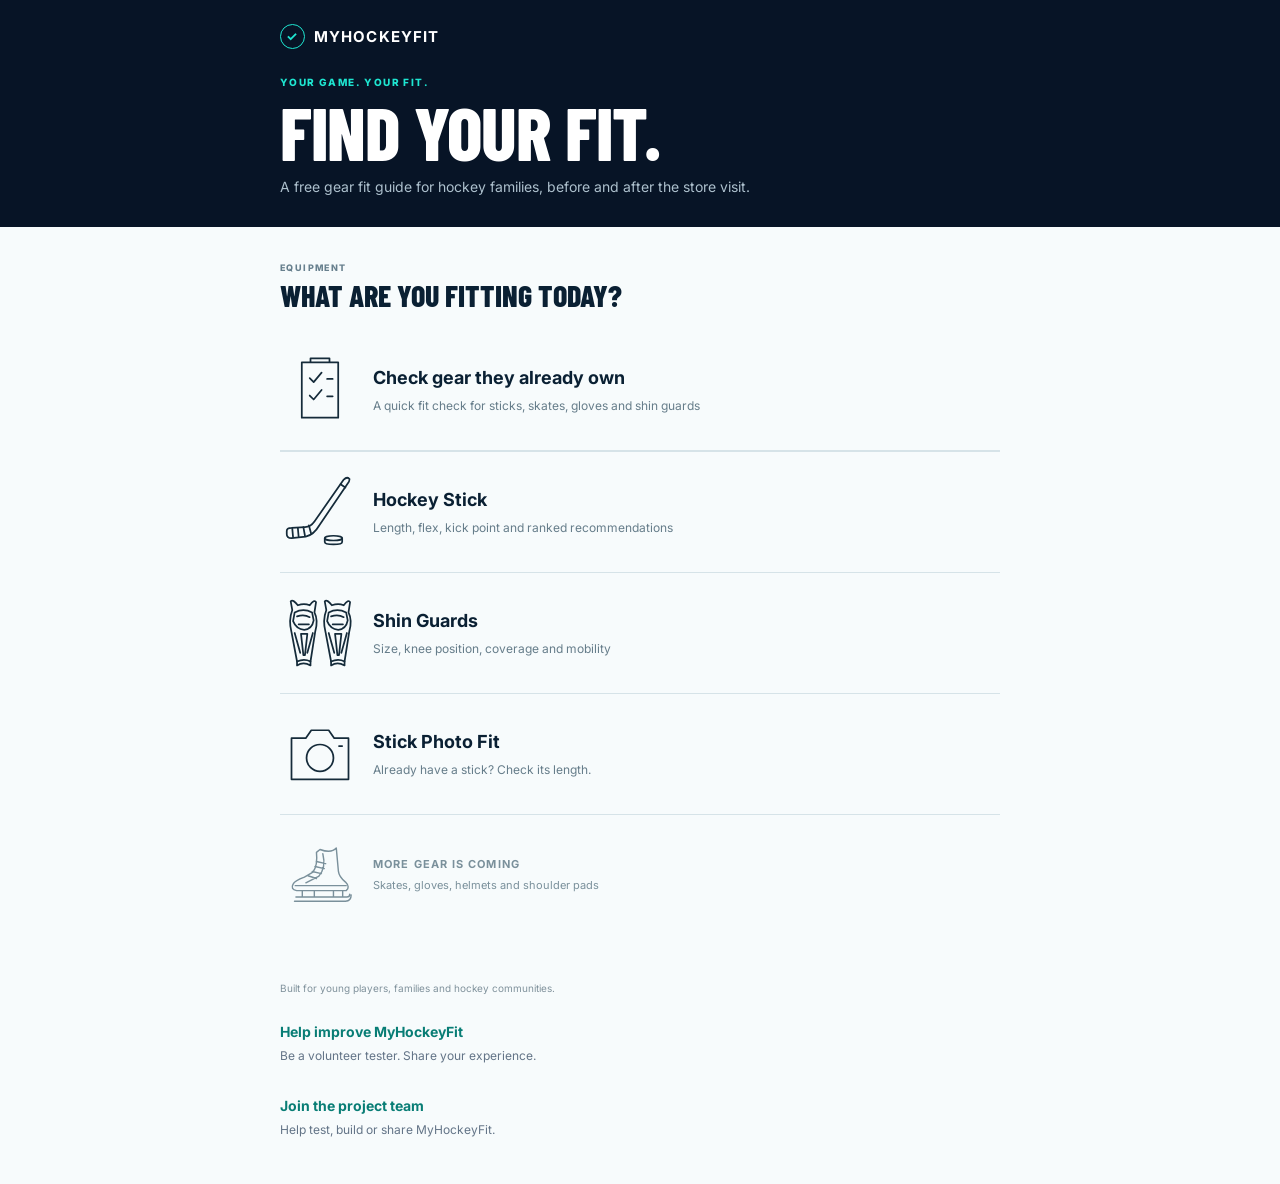
==== index.html @ cb15f914 "Simplify home equipment links and remove arrows" ====
<!doctype html>
<html lang="en">
<head>
  <meta charset="utf-8">
  <meta name="viewport" content="width=device-width, initial-scale=1, viewport-fit=cover">
  <meta name="theme-color" content="#071426">
  <meta name="description" content="MyHockeyFit helps hockey families find stick and shin guard sizes, explore options within budget and check the fit in store.">
  <title>MyHockeyFit | Find your fit</title>
  <link rel="preconnect" href="https://fonts.googleapis.com">
  <link rel="preconnect" href="https://fonts.gstatic.com" crossorigin>
  <link href="https://fonts.googleapis.com/css2?family=Barlow+Condensed:wght@600;700;800&family=Inter:wght@400;500;600;700&display=swap" rel="stylesheet">
  <link rel="stylesheet" href="styles.css?v=20260926-equipment2">
  <link rel="stylesheet" href="shin-fit.css?v=20260923-catalog4">
</head>
<body>
  <section class="equipment-home" id="equipmentHome" aria-labelledby="equipmentHomeTitle">
    <div class="equipment-home-hero">
      <a class="equipment-brand" href="#equipmentHome" aria-label="MyHockeyFit home">
        <span class="equipment-brand-mark" aria-hidden="true">✓</span>
        <span>MYHOCKEYFIT</span>
      </a>
      <div>
        <p>Your game. Your fit.</p>
        <h1 id="equipmentHomeTitle">Find your fit.</h1>
        <span>A free gear fit guide for hockey families, before and after the store visit.</span>
      </div>
    </div>
    <div class="equipment-home-body" id="equipmentChoices">
      <p class="equipment-kicker">Equipment</p>
      <h2>What are you fitting today?</h2>
      <a class="equipment-row" href="/gear-check.html">
        <span class="equipment-icon gear-check-icon" aria-hidden="true"><svg viewBox="0 0 96 96"><path d="M25 13h46v70H25zM36 13v-5h24v5M35 33l5 5 10-12M35 55l5 5 10-12M57 34h7M57 56h7"/></svg></span>
        <span class="equipment-copy"><b>Check gear they already own</b><small>A quick fit check for sticks, skates, gloves and shin guards</small></span>
        <span class="equipment-arrow" aria-hidden="true">→</span>
      </a>
      <div class="equipment-list">
        <button class="equipment-row" type="button" id="openStickFinder">
          <span class="equipment-icon" aria-hidden="true">
            <svg viewBox="0 0 96 96"><path d="M78 7Q82 3 85 6Q86 8 83 12L47 65Q40 77 30 79L12 81Q6 81 6 76V72Q6 68 12 68L29 67Q36 67 41 60Z"/><path d="m13 69 1 11m6-12 1 11m6-12 2 11m5-13 3 11M74 13l6 4"/><ellipse cx="65" cy="81" rx="11" ry="3"/><path d="M54 81v5c0 4 22 4 22 0v-5"/></svg>
          </span>
          <span class="equipment-copy"><b>Hockey Stick</b><small>Length, flex, kick point and ranked recommendations</small></span>
          <span class="equipment-arrow" aria-hidden="true">→</span>
        </button>
        <button class="equipment-row" type="button" id="openShinGuards">
          <span class="equipment-icon" aria-hidden="true">
            <svg viewBox="0 0 96 96"><g id="shin-pad-outline"><path d="M13 19 11 8Q14 5 20 13Q28 10 35 13Q41 5 43 9L41 22Q46 32 42 46L36 84Q28 80 19 84L12 47Q8 32 13 19Z"/><path d="M16 22Q27 16 38 22L40 32Q38 43 28 44Q18 43 14 33Z"/><path d="M19 27Q28 24 35 28M21 37h13M16 48l7 25M39 48l-7 25M24 49h8l-3 27h-2ZM19 84v5q8-5 17 0v-5"/></g><use href="#shin-pad-outline" transform="translate(43 0)"/></svg>
          </span>
          <span class="equipment-copy"><b>Shin Guards</b><small>Size, knee position, coverage and mobility</small></span>
          <span class="equipment-arrow" aria-hidden="true">→</span>
        </button>
      </div>
      <button class="equipment-row" type="button" id="homePhotoFit">
        <span class="equipment-icon" aria-hidden="true"><svg viewBox="0 0 96 96"><path d="M12 28h18l7-10h22l7 10h18v52H12Z"/><circle cx="48" cy="53" r="17"/><path d="M72 38h4"/></svg></span>
        <span class="equipment-copy"><b>Stick Photo Fit</b><small>Already have a stick? Check its length.</small></span>
        <span class="equipment-arrow" aria-hidden="true">→</span>
      </button>
      <div class="equipment-coming">
        <svg viewBox="0 0 96 96" aria-hidden="true"><path d="M48 12Q64 18 71 10L74 43Q75 51 84 58Q91 65 85 70H15Q6 68 10 61Q12 56 26 51L38 44Q45 34 43 16Z"/><path d="M52 18q5 20-6 32L28 59M43 29l13 3M41 36l13 3M37 43l13 3M31 49l12 4M13 63h72M23 71v8m17-8v8m27-8v8m13-8v8M14 79h72q4 0 4-4M12 85h72q8 0 8-9"/></svg>
        <span><b>More gear is coming</b><small>Skates, gloves, helmets and shoulder pads</small></span>
      </div>
    </div>
    <div class="equipment-coming-page" id="shinGuardsComing" hidden>
      <button type="button" class="equipment-back" id="backToEquipment"><span aria-hidden="true">←</span> Equipment</button>
      <span class="coming-page-icon" aria-hidden="true">
        <svg viewBox="0 0 96 96"><g id="coming-shin-pad-outline"><path d="M13 19 11 8Q14 5 20 13Q28 10 35 13Q41 5 43 9L41 22Q46 32 42 46L36 84Q28 80 19 84L12 47Q8 32 13 19Z"/><path d="M16 22Q27 16 38 22L40 32Q38 43 28 44Q18 43 14 33Z"/><path d="M19 27Q28 24 35 28M21 37h13M16 48l7 25M39 48l-7 25M24 49h8l-3 27h-2ZM19 84v5q8-5 17 0v-5"/></g><use href="#coming-shin-pad-outline" transform="translate(43 0)"/></svg>
      </span>
      <p class="equipment-kicker">Coming soon</p>
      <h2>Shin Guard Fit</h2>
      <p>We are building a simple guide for sizing, knee placement, coverage and mobility.</p>
      <button type="button" class="equipment-primary" id="returnToEquipment">Choose another item</button>
    </div>
    <div class="equipment-community"><p>Built for young players, families and hockey communities.</p><a class="volunteer-link" href="/volunteer.html"><b>Help improve MyHockeyFit</b><span>Be a volunteer tester. Share your experience.</span></a><a class="volunteer-link" href="/team.html"><b>Join the project team</b><span>Help test, build or share MyHockeyFit.</span></a></div>
  </section>

  <section id="standalonePhotoFit" class="standalone-photo" aria-labelledby="standalonePhotoTitle" hidden>
    <button type="button" class="equipment-back" id="photoBackHome">← Equipment</button>
    <p class="section-kicker">CHECK YOUR OWN STICK</p>
    <h1 id="standalonePhotoTitle" tabindex="-1">Stick Photo Fit</h1>
    <p>No player profile needed. Choose your footwear, then check standing length.</p>
    <div id="standalonePhotoSlot"></div><p><a class="volunteer-link" href="/volunteer.html">How was Photo Fit? Give feedback →</a></p>
  </section>

  <header class="topbar app-view" hidden>
    <a class="brand" href="#top" aria-label="HockeyFit home">
      <span class="brand-mark" aria-hidden="true"><span></span></span>
      <span>HOCKEY<span>FIT</span></span>
    </a>
    <button class="photo-button" type="button" id="photoButton" aria-describedby="photoHint">
      <svg viewBox="0 0 24 24" aria-hidden="true"><path d="M4 7.5h3l1.4-2h7.2l1.4 2h3a2 2 0 0 1 2 2v8.5a2 2 0 0 1-2 2H4a2 2 0 0 1-2-2V9.5a2 2 0 0 1 2-2Zm8 10a4 4 0 1 0 0-8 4 4 0 0 0 0 8Z"/></svg>
      Photo fit
      <span>Beta</span>
    </button>
    <span class="sr-only" id="photoHint">Check your current stick without completing a player profile.</span>
  </header>

  <main id="top" class="app-view" hidden>
    <section class="hero">
      <div class="hero-copy">
        <p class="eyebrow">Your game. Your fit.</p>
        <h1>Find the stick that <em>fits your game.</em></h1>
        <p>Answer a few questions. Get a personalized length, flex and up to 15 ranked stick picks, built from trusted hockey fitting guidance.</p>
        <div class="trust-row" aria-label="Recommendation features">
          <span><svg viewBox="0 0 24 24" aria-hidden="true"><path d="m9.2 16.6-4.4-4.4 1.7-1.7 2.7 2.7 8.3-8.3 1.7 1.7-10 10Z"/></svg>All brands</span>
          <span><svg viewBox="0 0 24 24" aria-hidden="true"><path d="M12 2 4 5v6c0 5.1 3.4 9.7 8 11 4.6-1.3 8-5.9 8-11V5l-8-3Zm0 4.2a3 3 0 1 1 0 6 3 3 0 0 1 0-6Zm0 11.6a7.2 7.2 0 0 1-4.5-3.1c1.2-1 2.8-1.5 4.5-1.5s3.3.5 4.5 1.5a7.2 7.2 0 0 1-4.5 3.1Z"/></svg>Personal fit</span>
          <span><svg viewBox="0 0 24 24" aria-hidden="true"><path d="M13 2v8h8L11 22v-8H3L13 2Z"/></svg>Instant results</span>
        </div>
      </div>
      <div class="rink-art" aria-hidden="true">
        <svg class="hero-player" viewBox="0 0 520 390" role="presentation">
          <defs>
            <linearGradient id="jerseyGlow" x1="0" y1="0" x2="1" y2="1"><stop stop-color="#1ee6d1"/><stop offset="1" stop-color="#1688bb"/></linearGradient>
            <linearGradient id="iceGlow" x1="0" y1="0" x2="0" y2="1"><stop stop-color="#dffaff" stop-opacity=".26"/><stop offset="1" stop-color="#dffaff" stop-opacity="0"/></linearGradient>
          </defs>
          <path class="hero-ice" d="M25 307C126 270 382 270 496 310L449 366H61Z" fill="url(#iceGlow)"/>
          <ellipse class="hero-shadow" cx="285" cy="332" rx="145" ry="18"/>
          <circle class="hero-head" cx="266" cy="70" r="30"/>
          <path class="hero-helmet" d="M234 68c2-31 53-40 64-8l-3 15-14-17-45 16Z"/>
          <path class="hero-body" d="M221 104c24-15 68-13 92 4l27 97-57 36-75-26 4-82Z"/>
          <path class="hero-stripe" d="m215 157 111 20 7 27-120-21Z"/>
          <path class="hero-arm left" d="M221 115c-18 10-38 35-50 62l29 14 37-51Z"/>
          <path class="hero-arm right" d="M308 115c26 16 46 42 61 67l-25 18-47-58Z"/>
          <path class="hero-glove left" d="m164 174 38 7-5 28-40-9Z"/>
          <path class="hero-glove right" d="m343 181 33-8 11 27-34 12Z"/>
          <path class="hero-leg left" d="m220 211 58 13-34 91-45-3Z"/>
          <path class="hero-leg right" d="m279 225 55-16 36 86-42 14Z"/>
          <path class="hero-skate left" d="m194 304 55 2 17 22-76 1Z"/>
          <path class="hero-skate right" d="m326 296 47-9 27 17-68 17Z"/>
          <path class="hero-stick" d="m379 187 8-2 70 131-8 4Z"/>
          <path class="hero-blade" d="m446 314 11-3 42 12-4 13-48-9Z"/>
          <ellipse class="hero-puck" cx="414" cy="333" rx="21" ry="7"/>
        </svg>
        <div class="stat stat-flex"><small>FLEX</small><strong id="heroFlex">40</strong></div>
        <div class="stat stat-length"><small>LENGTH</small><strong id="heroLength">54<span>″</span></strong></div>
      </div>
    </section>

    <section class="fit-shell" id="fit">
      <div class="fit-header">
        <div>
          <p class="section-kicker">Stick Finder</p>
          <h2>Build your player profile</h2>
        </div>
        <p class="time-pill"><span>●</span> About 60 seconds</p>
      </div>

      <ol class="steps" aria-label="Form progress">
        <li class="active" data-step-dot="1"><span>1</span><b>Player</b></li>
        <li data-step-dot="2"><span>2</span><b>Game</b></li>
        <li data-step-dot="3"><span>3</span><b>Feel</b></li>
        <li data-step-dot="4"><span>4</span><b>Results</b></li>
      </ol>

      <form id="fitForm" novalidate>
        <section class="form-step active" data-step="1">
          <div class="step-heading">
            <span>01</span>
            <div><h3>About the player</h3><p>Size is the starting point for length and flex.</p></div>
          </div>

          <div class="field-grid two">
            <label class="field">
              <span>Age</span>
              <span class="input-wrap"><input id="age" name="age" type="number" inputmode="numeric" min="5" max="75" value="11" required><small>years</small></span>
              <em class="error">Enter an age from 5 to 75.</em>
            </label>
            <label class="field">
              <span>Hockey experience</span>
              <span class="input-wrap"><input id="experience" name="experience" type="number" inputmode="numeric" min="0" max="60" value="4" required><small>years</small></span>
              <em class="error">Enter 0 to 60 years.</em>
            </label>
          </div>

          <fieldset class="measure-card">
            <legend>Weight <span>Both units stay in sync</span></legend>
            <div class="measure-pair">
              <label><span>Kilograms</span><div><input id="weightKg" type="number" inputmode="decimal" min="18" max="180" step="0.1" value="36" required><b>kg</b></div></label>
              <span class="equals">=</span>
              <label><span>Pounds</span><div><input id="weightLb" type="number" inputmode="decimal" min="40" max="400" step="0.1" value="79.4" required><b>lb</b></div></label>
            </div>
            <em class="error" id="weightError">Enter a weight from 18 to 180 kg.</em>
          </fieldset>

          <fieldset class="measure-card">
            <legend>Height <span>Both units stay in sync</span></legend>
            <div class="measure-pair height-pair">
              <label><span>Centimetres</span><div><input id="heightCm" type="number" inputmode="decimal" min="100" max="215" step="0.1" value="157" required><b>cm</b></div></label>
              <span class="equals">=</span>
              <label class="feet-label"><span>Feet & inches</span><div><input id="heightFt" aria-label="Height in feet" type="number" inputmode="numeric" min="3" max="7" value="5"><b>ft</b><input id="heightIn" aria-label="Additional height in inches" type="number" inputmode="decimal" min="0" max="11.9" step="0.1" value="1.8"><b>in</b></div></label>
            </div>
            <em class="error" id="heightError">Enter a height from 100 to 215 cm.</em>
          </fieldset>

          <div class="field-block">
            <span class="field-label">Position</span>
            <div class="option-grid three">
              <label class="choice"><input type="radio" name="position" value="forward" checked><span><i>F</i><b>Forward</b><small>Quick play & release</small></span></label>
              <label class="choice"><input type="radio" name="position" value="defense"><span><i>D</i><b>Defense</b><small>Reach & power</small></span></label>
              <label class="choice disabled"><input type="radio" name="position" value="goalie" disabled><span><i>G</i><b>Goalie</b><small>Coming later</small></span></label>
            </div>
          </div>
        </section>

        <section class="form-step" data-step="2">
          <div class="step-heading">
            <span>02</span>
            <div><h3>What feels right to you?</h3><p>Choose release feel and blade preference separately. Any shot can be taken with different setups.</p></div>
          </div>
          <div class="field-block">
            <span class="field-label">Competition level</span>
            <div class="option-grid two-wide">
              <label class="choice line"><input type="radio" name="level" value="recreational"><span><i>01</i><b>Recreational</b><small>House league, casual play</small></span></label>
              <label class="choice line"><input type="radio" name="level" value="developing"><span><i>02</i><b>Developing</b><small>Regular practices & games</small></span></label>
              <label class="choice line"><input type="radio" name="level" value="competitive" checked><span><i>03</i><b>Competitive</b><small>Rep / travel hockey</small></span></label>
              <label class="choice line"><input type="radio" name="level" value="elite"><span><i>04</i><b>Elite</b><small>AAA, academy, junior+</small></span></label>
            </div>
          </div>
          <fieldset class="field-block" style="border:0;padding:0;min-width:0">
            <legend class="field-label">Choose your shooting feel</legend>
            <p class="shooting-side-help">Choose a feel, or select Not sure.</p>
            <div class="option-grid two-wide">
              <label class="choice line"><input type="radio" name="release" value="unsure" checked><span><i>01</i><b>Not sure</b><small>First stick? Start here</small></span></label>
              <label class="choice line"><input type="radio" name="release" value="quick"><span><i>02</i><b>Short, quick motion</b><small>Compare low kick</small></span></label>
              <label class="choice line"><input type="radio" name="release" value="load"><span><i>03</i><b>Feel the middle bend</b><small>Compare mid kick</small></span></label>
              <label class="choice line"><input type="radio" name="release" value="blend"><span><i>04</i><b>A mix of both</b><small>Compare hybrid kick</small></span></label>
            </div>
          </fieldset>
          <fieldset class="field-block" style="border:0;padding:0;min-width:0">
            <legend class="field-label">Which blade shape would you try?</legend>
            <p class="shooting-side-help">The blade is the bottom part that touches the puck.</p>
            <div class="option-grid two-wide">
              <label class="choice line"><input type="radio" name="blade" value="unsure" checked><span><i>01</i><b>Not sure</b><small>First stick? Start here</small></span></label>
              <label class="choice line"><input type="radio" name="blade" value="allround"><span><i>02</i><b>Pass, handle and shoot</b><small>Compare P29 / P92</small></span></label>
              <label class="choice line"><input type="radio" name="blade" value="toe"><span><i>03</i><b>More curve at the tip</b><small>Compare P28</small></span></label>
              <label class="choice line"><input type="radio" name="blade" value="mid"><span><i>04</i><b>Curve in the middle</b><small>Compare P88</small></span></label>
            </div>
          </fieldset>
          <div class="field-block">
            <span class="field-label">Shooting side</span>
            <div class="segmented">
              <label><input type="radio" name="hand" value="left" aria-describedby="shootingSideHelp" checked><span>Left shot</span></label>
              <label><input type="radio" name="hand" value="right" aria-describedby="shootingSideHelp"><span>Right shot</span></label>
              <label><input type="radio" name="hand" value="unsure" aria-describedby="shootingSideHelp"><span>Not sure</span></label>
            </div>
            <p class="shooting-side-help" id="shootingSideHelp">Left shot: right hand at the top, left hand lower. Right shot: left hand at the top, right hand lower.</p>
          </div>
        </section>

        <section class="form-step" data-step="3">
          <div class="step-heading">
            <span>03</span>
            <div><h3>Choose your feel</h3><p>There is no single perfect flex. Preference matters.</p></div>
          </div>
          <div class="field-block">
            <span class="field-label">Preferred stick feel</span>
            <div class="feel-options">
              <label><input type="radio" name="feel" value="easy"><span><i>↯</i><span><b>Easy to load</b><small>Softer feel, faster release, good for youth</small></span></span></label>
              <label><input type="radio" name="feel" value="balanced" checked><span><i>◆</i><span><b>Balanced</b><small>A starting point to try</small></span></span></label>
              <label><input type="radio" name="feel" value="stiff"><span><i>▲</i><span><b>Firm & powerful</b><small>More resistance for strong shooters</small></span></span></label>
            </div>
          </div>
          <div class="field-block">
            <span class="field-label">Budget per stick <small>CAD, before tax</small></span>
            <div class="segmented budget">
              <label><input type="radio" name="budget" value="150"><span>Under $150</span></label>
              <label><input type="radio" name="budget" value="250" checked><span>Under $250</span></label>
              <label><input type="radio" name="budget" value="350"><span>Under $350</span></label>
              <label><input type="radio" name="budget" value="999"><span>Any price</span></label>
            </div>
          </div>
          <div class="info-card">
            <svg viewBox="0 0 24 24" aria-hidden="true"><path d="M12 2a10 10 0 1 0 0 20 10 10 0 0 0 0-20Zm1 15h-2v-6h2v6Zm0-8h-2V7h2v2Z"/></svg>
            <div><b>Why budget matters</b><p>Higher priced sticks are usually lighter and use more advanced carbon construction. They are not automatically a better fit, especially for a growing player.</p></div>
          </div>
        </section>

        <section class="form-step results-step" data-step="4" aria-live="polite">
          <div class="result-hero">
            <div><p class="section-kicker">Your HockeyFit profile</p><h3 id="resultTitle">Competitive forward · quick-release setup</h3><p id="resultSummary">A balanced setup that is easy to load without giving up stability.</p></div>
            <button type="button" class="edit-button" id="editButton">Edit profile</button>
          </div>
          <div class="fit-metrics">
            <article><small>RECOMMENDED FLEX</small><strong id="resultFlex">40</strong><p id="flexRange">Try 35 to 40</p></article>
            <article><small>SHAFT LENGTH</small><strong id="resultLength">54<span>″</span></strong><p id="lengthMetric">137 cm · on skates</p></article>
            <article><small>STICK CLASS</small><strong id="resultClass">Junior</strong><p id="classDetail">Check 40 flex stock length</p></article>
            <article><small>KICK + CURVE</small><strong id="resultKick">Hybrid</strong><p id="curveDetail">P29 / P92 starting point</p></article>
          </div>
          <div class="fit-note" id="fitNote"></div>

          <div class="rank-head">
            <div><p class="section-kicker">Top 15 matched options</p><h3>Your ranked sticks</h3></div>
            <label class="sort-select">Sort <select id="sortResults"><option value="match">Recommended order</option><option value="price">Price: low to high</option><option value="level">Playing level</option><option value="reviews">Customer rating</option></select></label>
          </div>
          <div id="stickResults" class="stick-results"></div>
          <button type="button" class="show-more-button" id="showMoreButton">Show 5 more <span>↓</span></button>
          <p class="price-note" id="budgetResultsNote" role="status"></p>
          <div class="price-note"><label class="review-filter"><input id="reviewsOnly" type="checkbox"> Only reviews above 4/5</label><p>Recommendations use your answers. Reviews come from the linked stores.</p><details><summary>About ratings and prices</summary><p>Review snapshots collected September 23, 2026. Some pages combine sizes; see each rating’s label. Reviews are not all confirmed purchases and may include promotions. Few reviews mean limited evidence. Missing ratings stay blank.</p><p>Rating sort and filter use the first displayed source: a size specific page before a combined or unclear scope, then source name. Other collected sources remain visible. Sources are never averaged. Rating sort applies to your shortlist; unrated options appear last. The above 4/5 filter excludes unrated options.</p><p>Displayed stick prices were checked on Canadian product pages on September 26, 2026. Models without a verified Canadian price say “Check store” and do not appear under a budget. Sale prices and stock can change. Confirm the exact flex, curve, price and tax in store.</p></details></div>
          <div id="photoFitResultsSlot"><section class="store-fit-card photo-fit-tool" id="photoFitTool" aria-labelledby="storeFitTitle">
            <div class="store-fit-intro">
              <span class="soon-badge beta-badge">Beta</span>
              <p class="section-kicker">One photo fit check</p>
              <h3 id="storeFitTitle">Stand in the guide. Take one photo.</h3>
              <p>Choose your footwear, take a standing photo, then mark three points.</p>
            </div>
            <figure class="photo-pose-demo">
              <img src="stick-photo-demo.webp?v=20260926-youth1" alt="A youth player standing upright in ice hockey skates, holding a vertical stick beside the body with its blade toe (front tip) on the floor. The complete head, skates and stick are visible." width="1024" height="1536" loading="lazy">
              <figcaption>Example stance with skates · AI generated illustration</figcaption>
            </figure>
            <ol class="pose-list">
              <li><span>1</span><div><b>Stand straight.</b><small>Keep your head, footwear and full stick in the photo.</small></div></li>
              <li><span>2</span><div><b>Keep the stick vertical</b><small>Rest the toe (front tip) on the floor. Keep the heel raised.</small></div></li>
              <li><span>3</span><div><b>Mark three points</b><small id="photoMarkerDescription">Tap the nose, chin and stick top to check length.</small></div></li>
            </ol>
            <div class="photo-footwear-step" id="photoFootwearStep"><b>What are you wearing?</b><div class="photo-footwear-answers"><button type="button" data-footwear="skates">Ice skates</button><button type="button" data-footwear="shoes">Regular shoes</button></div><small>Choose one to continue to the photo.</small></div>
            <div class="camera-start-card" id="photoCameraStep" hidden>
              <div><b id="photoReadyTitle">Ready to check the stick?</b><small id="photoReadyHint">Ask someone to hold the phone. Keep your head, footwear and the full stick in view.</small><button type="button" class="photo-footwear-change" id="changePhotoFootwear">Change footwear</button></div>
              <button type="button" class="open-camera-button" id="openFitCamera">Open camera</button>
              <div class="photo-wide-option"><label for="widePhotoInput">Need more room in the frame? <b>Choose a wide photo →</b></label><small>Take a photo in your phone’s Camera app at 0.5× if available, then select it here.</small><input id="widePhotoInput" type="file" accept="image/*" aria-label="Choose a photo taken with your phone camera"></div>
            </div>
            <div class="photo-fit-result" id="photoFitResult" role="status" hidden></div>
            <p class="photo-privacy">Manual check stays on your device. Optional AI check sends the photo to OpenAI. MyHockeyFit does not save photos.</p>
          </section></div>
          <div class="source-box">
            <details>
              <summary>How HockeyFit makes this recommendation</summary>
              <p>HockeyFit begins with the common weight based flex guideline, then adjusts for a player's age, experience, competition level, preferred feel. Length starts in the chin to nose fitting zone while wearing skates, then considers position and puck control preference. Release feel guides kick point comparisons. Blade preference is a separate choice; no shot type determines either one.</p>
              <p>Sources: <a href="https://ca.bauer.com/pages/flex-guide-stick" target="_blank" rel="noopener">Bauer Flex & Measurement Guide</a>, <a href="https://ca.bauer.com/collections/hockey-sticks" target="_blank" rel="noopener">Bauer</a>, <a href="https://ca.ccmhockey.com/en/Sticks/Shop-All-Sticks" target="_blank" rel="noopener">CCM</a>, <a href="https://www.warrior.com/hockey/sticks/" target="_blank" rel="noopener">Warrior</a>, <a href="https://www.true-sports.com/en-ca/" target="_blank" rel="noopener">TRUE</a>, <a href="https://sherwoodhockey.com/collections/hockey-sticks" target="_blank" rel="noopener">Sherwood</a>, and the <a href="https://www.hockeymonkey.com/learn/hockey-stick-sizing-buying-guide" target="_blank" rel="noopener">HockeyMonkey fitting guide</a>.</p>
              <p class="disclaimer">This is a fitting guide, not a guarantee. Before cutting or buying, hold the exact stick in skates and confirm the lie, shaft length and ability to load it with a coach or experienced fitter.</p>
            </details>
          </div>
          <button type="button" class="restart-button" id="restartButton">Start a new fit</button>
        </section>

        <div class="form-actions" id="formActions">
          <button type="button" class="back-button" id="backButton" hidden>Back</button>
          <button type="button" class="next-button" id="nextButton">Continue <span>→</span></button>
        </div>
      </form>
    </section>

    <section class="photo-preview" id="photoFitIntro">
      <div>
        <p class="section-kicker">Available in beta</p>
        <h2>Photo Fit</h2>
        <p>Already have a stick? Take a photo to check its standing length. No player profile needed.</p>
        <button type="button" id="startPhotoFit">Check my stick</button>
      </div>
      <div class="phone-mock" aria-hidden="true">
        <div class="scan-line"></div>
        <svg class="preview-person" viewBox="0 0 160 290">
          <ellipse cx="80" cy="39" rx="16" ry="20"/>
          <path d="M62 69Q80 59 98 69Q106 92 104 123Q103 144 96 158L111 251Q106 260 97 252L80 176L63 252Q54 260 49 251L64 158Q57 144 56 123Q54 92 62 69Z"/>
          <path d="M62 76Q45 91 36 126Q35 139 42 145Q48 145 51 136L64 101M98 76Q115 91 124 126Q125 139 118 145Q112 145 109 136L96 101"/>
          <path d="M64 158Q80 165 96 158"/>
        </svg>
        <div class="fit-zone">CHIN TO NOSE</div>
      </div>
    </section>

    <section class="community-band" aria-labelledby="communityTitle">
      <div>
        <p class="section-kicker">Free community edition</p>
        <h2 id="communityTitle">Built in Kanata for new hockey families.</h2>
        <p>HockeyFit is a free community project by <b>Eric J, a Kanata U12 Rep hockey player</b>. It helps players and parents arrive at the shop with a starting point and better questions to ask.</p>
      </div>
      <div class="community-points">
        <span><b>No account</b><small>Start immediately</small></span>
        <span><b>Private by design</b><small>Your answers stay on this device</small></span>
        <span><b>Always free</b><small>For families and associations</small></span>
      </div>
      <button type="button" class="share-button" id="shareButton">Share HockeyFit <span>↗</span></button>
    </section>
  </main>

  <footer class="app-view" hidden><a class="brand" href="#top"><span class="brand-mark"><span></span></span><span>HOCKEY<span>FIT</span></span></a><p>A free community project created by Eric J.</p><small>Independent guide. Not affiliated with Bauer, CCM, or any hockey association.</small><p><small>We count page visits and AI checks with anonymous daily visitor IDs. We do not store raw IP addresses or photos for site statistics.</small></p><p><a href="/volunteer.html" style="color:#1ee6d1">Help improve MyHockeyFit →</a></p><p><a href="/team.html" style="color:#1ee6d1">Join the project team →</a></p></footer>

  <div class="toast" id="toast" role="status">Check your current stick with Photo Fit.</div>
  <div class="camera-modal" id="cameraModal" role="dialog" aria-modal="true" aria-labelledby="cameraTitle" hidden>
    <div class="camera-topbar"><button type="button" id="closeFitCamera" aria-label="Close camera">×</button><div><b id="cameraTitle">Photo Fit</b><small id="cameraInstruction">Fit the player inside the guide</small></div><span>Private</span></div>
    <div class="camera-stage">
      <video id="fitCameraVideo" playsinline muted></video>
      <canvas id="fitCameraCanvas" aria-label="Captured fit photo" hidden></canvas>
      <div class="fit-camera-overlay" id="fitCameraOverlay" aria-hidden="true">
        <svg class="person-guide-svg" viewBox="0 0 360 640" preserveAspectRatio="xMidYMid meet">
          <g class="player-outline">
            <path d="M139 79C139 35 201 35 201 79L197 101Q192 118 170 120Q148 118 143 101Z"/>
            <path d="M154 118V134L116 146Q104 151 101 173L80 261L73 301Q73 315 84 316Q94 315 96 303L107 266L124 213L124 281Q114 317 124 350L133 446L125 573L112 587Q108 599 116 606H150L158 587L163 454L170 366L178 454L184 587L190 606H224Q232 599 228 587L215 573L207 446L216 350Q226 317 216 281L216 213L233 266L244 303Q246 315 256 316Q267 315 267 301L260 261L239 173Q236 151 224 146L186 134V118"/>
            <path d="M124 281Q170 292 216 281M125 573l29 5M186 578l29-5"/>
          </g>
          <g class="face-levels"><path d="M209 97H307M209 120H307"/><text x="215" y="90">NOSE</text><text x="215" y="137">CHIN</text></g>
          <path class="camera-stick-outline" d="M292 109V567Q292 578 308 584L329 591Q336 594 333 606Q305 603 289 590Q282 582 282 567V109Z"/>
          <path class="camera-ground-line" d="M25 606H337"/>
          <text class="camera-ground-label" id="photoGroundLabel" x="180" y="628" text-anchor="middle">FOOTWEAR AND BLADE TOE ON THE FLOOR</text>
        </svg>
      </div>
      <div class="tap-hint" id="stickTopHint" hidden>Tap the top of the stick</div>
    </div>
    <div id="aiPhotoPanel" class="ai-photo-panel" hidden>
      <label><input type="checkbox" id="aiPhotoConsent"> Send this photo to OpenAI for an AI length check.</label>
      <small>MyHockeyFit does not save photos. OpenAI may retain content under its <a href="https://developers.openai.com/api/docs/guides/your-data" target="_blank" rel="noopener">data policy</a>. For a child, a parent or guardian should approve.</small>
      <button type="button" id="sendAIPhoto" disabled>AI check</button>
      <p id="aiFitMessage" role="status"></p>
    </div>
    <div class="camera-actions">
      <button type="button" id="wideCameraButton" class="wide-camera-button" hidden>0.5× Wide</button>
      <button type="button" class="retake-camera-button" id="retakeFitPhoto" hidden>Retake</button>
      <button type="button" class="capture-camera-button" id="captureFitPhoto" aria-label="Take photo"><span></span></button>
      <button type="button" class="use-result-button" id="finishPhotoFit" hidden>Manual result</button>
    </div>
  </div>
  <script src="review-data.js?v=20260923-reviews1"></script>
  <script src="stick-prices.js?v=20260926-cad1"></script>
  <script src="app.js?v=20260926-cad1"></script>
  <script src="shin-data.js?v=20260923-catalog4"></script>
  <script src="shin-fit.js?v=20260923-catalog4"></script>
</body>
</html>
---- styles.css ----
:root{--navy:#071426;--navy2:#0b1c32;--ice:#edf7fa;--white:#fff;--ink:#0c1c2c;--muted:#637487;--line:#d8e4e9;--cyan:#1ee6d1;--blue:#198dff;--orange:#ff6b35;--shadow:0 24px 70px rgba(3,22,41,.13);--display:"Barlow Condensed",Impact,sans-serif;--body:Inter,system-ui,sans-serif}
*{box-sizing:border-box}html{scroll-behavior:smooth}body{margin:0;background:#f5fafb;color:var(--ink);font-family:var(--body);line-height:1.5}button,input,select{font:inherit}button{cursor:pointer}a{color:inherit}.sr-only{position:absolute;width:1px;height:1px;padding:0;margin:-1px;overflow:hidden;clip:rect(0,0,0,0);white-space:nowrap;border:0}
.topbar{height:70px;padding:0 max(22px,calc((100vw - 1180px)/2));display:flex;align-items:center;justify-content:space-between;background:var(--navy);color:#fff;border-bottom:1px solid rgba(255,255,255,.09);position:relative;z-index:5}.brand{display:inline-flex;align-items:center;gap:10px;text-decoration:none;font-family:var(--display);font-weight:800;font-size:25px;letter-spacing:.5px}.brand>span:last-child>span{color:var(--cyan)}.brand-mark{position:relative;display:inline-block;width:29px;height:29px;border:2px solid var(--cyan);transform:skew(-13deg);border-radius:5px}.brand-mark:after,.brand-mark span{content:"";position:absolute;left:5px;right:5px;height:2px;background:var(--cyan);top:8px;box-shadow:0 6px 0 var(--cyan)}.photo-button{border:1px solid rgba(255,255,255,.15);background:rgba(255,255,255,.06);color:#dcecf4;border-radius:999px;display:flex;align-items:center;gap:8px;padding:8px 11px 8px 13px;font-size:12px;font-weight:700;text-transform:uppercase;letter-spacing:.7px}.photo-button svg{width:16px;fill:var(--cyan)}.photo-button span{font-size:9px;color:var(--navy);background:var(--cyan);padding:2px 6px;border-radius:999px}
.hero{min-height:505px;color:#fff;background:radial-gradient(circle at 78% 35%,#173553 0,transparent 30%),linear-gradient(135deg,#071426 25%,#0a223b 100%);display:grid;grid-template-columns:1.05fr .95fr;align-items:center;overflow:hidden;padding:68px max(28px,calc((100vw - 1180px)/2)) 88px;position:relative}.hero:after{content:"";position:absolute;inset:auto 0 0;height:70px;background:linear-gradient(to bottom right,transparent 49%,#f5fafb 50%)}.hero-copy{max-width:610px;position:relative;z-index:2}.eyebrow,.section-kicker{text-transform:uppercase;letter-spacing:2px;font-weight:800;font-size:11px;color:#1cbcaf;margin:0 0 15px}.eyebrow{color:#a4f9f0;display:flex;align-items:center;gap:9px}.eyebrow span{width:30px;height:2px;background:var(--cyan)}h1{font:800 clamp(52px,7vw,88px)/.87 var(--display);letter-spacing:-1.5px;text-transform:uppercase;margin:0;max-width:720px}h1 em{display:block;color:var(--cyan);font-style:normal}.hero-copy>p:nth-of-type(2){font-size:16px;color:#b4c8d6;max-width:540px;margin:26px 0}.trust-row{display:flex;gap:22px;flex-wrap:wrap}.trust-row span{display:flex;align-items:center;gap:7px;color:#d9e7ef;font-size:12px}.trust-row svg{width:16px;fill:var(--cyan)}
.rink-art{width:min(490px,45vw);height:330px;justify-self:end;position:relative;transform:rotate(-3deg);opacity:.98}.rink-art:before{content:"";position:absolute;inset:0;border-radius:46% 46% 42% 42%/20% 20% 20% 20%;border:1px solid rgba(138,226,241,.28);background:linear-gradient(90deg,transparent 49.7%,rgba(40,153,214,.35) 50%,transparent 50.3%),linear-gradient(rgba(255,255,255,.04),rgba(255,255,255,.01));box-shadow:inset 0 0 50px rgba(67,179,225,.1)}.rink-lines:before,.rink-lines:after{content:"";position:absolute;border:1px solid rgba(235,76,89,.25);border-radius:50%;width:90px;height:90px;top:117px}.rink-lines:before{left:68px}.rink-lines:after{right:68px}.rink-lines{position:absolute;inset:0}.rink-lines:after{box-shadow:-158px 0 0 -44px transparent}.stick-art{position:absolute;width:310px;height:13px;background:linear-gradient(90deg,#e8f2f6,#687888);transform:rotate(-55deg);top:135px;left:70px;border-radius:4px;box-shadow:0 10px 30px #0007}.stick-art:after{content:"";position:absolute;width:74px;height:26px;border-radius:3px 3px 24px 5px;background:linear-gradient(150deg,#18deca,#0e857f);right:-55px;top:-7px;transform:skewX(-26deg)}.stick-art span{position:absolute;inset:2px 30px 2px 20px;background:linear-gradient(90deg,var(--cyan) 0 5%,transparent 5% 70%,var(--orange) 70% 73%,transparent 73%)}.puck{position:absolute;width:55px;height:18px;background:#02090f;border-radius:50%;right:45px;bottom:62px;box-shadow:0 10px 14px #0009}.stat{position:absolute;background:rgba(5,20,35,.82);border:1px solid rgba(255,255,255,.2);backdrop-filter:blur(8px);border-radius:13px;padding:11px 17px;box-shadow:0 10px 30px #0005;transform:rotate(3deg)}.stat small{font-size:8px;letter-spacing:1.5px;color:#a9c0ce;display:block}.stat strong{font:800 28px var(--display);color:#fff}.stat strong span{font-size:15px;color:var(--cyan)}.stat-flex{right:8px;top:35px}.stat-length{left:25px;bottom:30px}
.fit-shell{width:min(1060px,calc(100% - 36px));margin:-34px auto 80px;background:#fff;border:1px solid #e4edf0;border-radius:22px;box-shadow:var(--shadow);position:relative;z-index:3;overflow:hidden}.fit-header{padding:30px 34px 21px;display:flex;align-items:flex-end;justify-content:space-between}.fit-header h2,.photo-preview h2{font:800 32px/1 var(--display);text-transform:uppercase;margin:0}.fit-header .section-kicker{margin-bottom:7px}.time-pill{margin:0;font-size:11px;color:var(--muted);border:1px solid var(--line);padding:8px 12px;border-radius:999px}.time-pill span{color:#16bca9}.steps{list-style:none;margin:0;padding:0 34px;display:grid;grid-template-columns:repeat(4,1fr);border-top:1px solid #edf2f4;border-bottom:1px solid #e3ebee}.steps li{position:relative;display:flex;align-items:center;gap:9px;padding:15px 0;color:#96a5b2;font-size:11px;text-transform:uppercase;letter-spacing:.8px}.steps li:not(:last-child):after{content:"";height:1px;background:#dce7eb;position:absolute;left:52px;right:18px;top:50%}.steps span{width:25px;height:25px;border-radius:50%;display:grid;place-items:center;border:1px solid #cdd9de;background:#fff;position:relative;z-index:1;font-weight:700}.steps li.active{color:var(--ink)}.steps li.active span{border-color:var(--cyan);background:var(--navy);color:var(--cyan);box-shadow:0 0 0 4px #dffbf8}.steps li.done span{background:var(--cyan);border-color:var(--cyan);color:var(--navy)}
.form-step{display:none;padding:35px 34px 5px;animation:fade .32s ease}.form-step.active{display:block}@keyframes fade{from{opacity:0;transform:translateY(7px)}to{opacity:1;transform:none}}.step-heading{display:flex;align-items:flex-start;gap:14px;margin-bottom:30px}.step-heading>span{font:800 39px/.9 var(--display);color:#d4e3e8}.step-heading h3,.rank-head h3,.result-hero h3{font:800 28px/1 var(--display);text-transform:uppercase;margin:0 0 7px}.step-heading p,.result-hero p{margin:0;color:var(--muted);font-size:13px}.field-grid{display:grid;gap:18px}.field-grid.two{grid-template-columns:1fr 1fr}.field>span:first-child,.field-label,.measure-card legend{display:block;font-size:12px;font-weight:700;margin-bottom:8px;color:#26394b}.input-wrap{border:1px solid var(--line);background:#fbfdfe;border-radius:10px;display:flex;align-items:center}.input-wrap:focus-within,.measure-pair label div:focus-within{border-color:#1aaea1;box-shadow:0 0 0 3px #1ee6d119}.input-wrap input{border:0;outline:0;background:transparent;padding:13px;width:100%;font-weight:600}.input-wrap small{padding-right:14px;color:#778897;font-size:11px}.error{display:none;font-size:10px;color:#d83d35;font-style:normal;margin-top:5px}.invalid .error,.measure-card.invalid>.error{display:block}.invalid .input-wrap,.measure-card.invalid .measure-pair label:first-child div{border-color:#d83d35}.measure-card{border:0;padding:0;margin:23px 0}.measure-card legend{width:100%}.measure-card legend span{float:right;font-weight:500;color:#91a0ad;font-size:10px}.measure-pair{display:grid;grid-template-columns:1fr 36px 1fr;align-items:end}.measure-pair label>span{display:block;text-transform:uppercase;letter-spacing:1px;color:#81909e;font-size:9px;margin:0 0 5px 2px}.measure-pair label div{border:1px solid var(--line);background:#fbfdfe;border-radius:10px;display:flex;align-items:center}.measure-pair input{width:100%;min-width:0;border:0;outline:0;background:transparent;padding:13px;font-weight:600}.measure-pair b{font-size:10px;color:#7a8b99;margin-right:13px}.equals{text-align:center;color:#91a0ad;padding-bottom:12px}.feet-label div input{padding-right:3px}.feet-label div b{margin-right:4px}.field-block{margin:25px 0}.field-label small{font-weight:400;color:#8393a0;margin-left:5px}.option-grid{display:grid;gap:10px}.option-grid.three{grid-template-columns:repeat(3,1fr)}.option-grid.two-wide{grid-template-columns:repeat(2,1fr)}.choice input,.shot-grid input,.segmented input,.feel-options input{position:absolute;opacity:0;pointer-events:none}.choice>span{border:1px solid var(--line);border-radius:11px;min-height:86px;display:grid;grid-template-columns:36px 1fr;grid-template-rows:auto auto;column-gap:10px;align-content:center;padding:13px;background:#fbfdfe;transition:.2s}.choice i{grid-row:1/3;align-self:center;width:34px;height:34px;background:#e8f0f3;color:#536a79;display:grid;place-items:center;border-radius:8px;font:800 17px var(--display);font-style:normal}.choice b{font-size:12px}.choice small{font-size:9px;color:#7f8e99}.choice input:checked+span{border-color:#13b6a7;background:#ecfffc;box-shadow:0 0 0 1px #13b6a7}.choice input:checked+span i{background:var(--navy);color:var(--cyan)}.choice.disabled{opacity:.45}.choice.line>span{min-height:72px}.shot-grid{display:grid;grid-template-columns:repeat(4,1fr);gap:10px}.shot-grid label>span{display:flex;flex-direction:column;align-items:center;text-align:center;border:1px solid var(--line);border-radius:11px;padding:14px 8px;background:#fbfdfe;transition:.2s}.shot-grid svg{width:36px;height:36px;fill:none;stroke:#5f7585;stroke-width:2;margin-bottom:6px}.shot-grid b{font-size:11px}.shot-grid small{font-size:8px;color:#83929e}.shot-grid input:checked+span{border-color:#14b7a8;background:#edfffc;box-shadow:0 0 0 1px #14b7a8}.shot-grid input:checked+span svg{stroke:#0c9f92}.segmented{display:grid;grid-template-columns:repeat(3,1fr);background:#edf3f5;border-radius:11px;padding:4px;gap:4px}.segmented label span{display:block;text-align:center;padding:10px;border-radius:8px;color:#687987;font-size:11px;font-weight:600}.segmented input:checked+span{background:#fff;color:#10263a;box-shadow:0 2px 8px #1934491a}.feel-options{display:grid;gap:10px}.feel-options label>span{position:relative;border:1px solid var(--line);background:#fbfdfe;border-radius:12px;padding:14px;display:flex;align-items:center;gap:13px}.feel-options i{font-style:normal;width:38px;height:38px;display:grid;place-items:center;border-radius:9px;background:#eaf2f5;color:#536a79}.feel-options b{display:block;font-size:12px}.feel-options small{display:block;font-size:9px;color:#7f8e99}.feel-options em{font-style:normal;margin-left:auto;background:#dffaf7;color:#078c81;border-radius:99px;padding:4px 8px;text-transform:uppercase;letter-spacing:.5px;font-size:8px;font-weight:800}.feel-options input:checked+span{border-color:#14b7a8;background:#edfffc;box-shadow:0 0 0 1px #14b7a8}.feel-options input:checked+span i{background:var(--navy);color:var(--cyan)}.segmented.budget{grid-template-columns:repeat(4,1fr)}.info-card{display:flex;gap:12px;background:#eff8fa;border-radius:12px;padding:16px;margin:25px 0}.info-card svg{width:20px;min-width:20px;fill:#159c91}.info-card b{font-size:11px}.info-card p{font-size:10px;color:#617481;margin:4px 0 0}.form-actions{display:flex;justify-content:flex-end;gap:10px;padding:26px 34px 34px}.next-button,.back-button,.restart-button,.edit-button{border:0;border-radius:9px;font-weight:700;font-size:11px;padding:13px 18px}.next-button{background:var(--navy);color:#fff;min-width:145px}.next-button span{color:var(--cyan);margin-left:15px}.back-button,.edit-button{background:#edf3f5;color:#486071}.restart-button{display:block;background:var(--navy);color:#fff;margin:25px auto}.results-step{padding:0!important}.results-step+.form-actions{display:none}.result-hero{background:linear-gradient(130deg,#08172a,#0f304d);color:#fff;padding:32px 34px;display:flex;justify-content:space-between;align-items:center}.result-hero .section-kicker{margin-bottom:8px}.result-hero p:last-child{color:#aec2cf}.edit-button{background:rgba(255,255,255,.1);border:1px solid rgba(255,255,255,.18);color:#fff}.fit-metrics{display:grid;grid-template-columns:repeat(4,1fr);border-bottom:1px solid var(--line)}.fit-metrics article{padding:25px 24px;border-right:1px solid var(--line)}.fit-metrics article:last-child{border-right:0}.fit-metrics small{font-size:8px;letter-spacing:1.2px;color:#79909e;font-weight:700}.fit-metrics strong{display:block;font:800 30px/1.1 var(--display);text-transform:uppercase;margin:7px 0 4px}.fit-metrics strong span{color:#16ab9f;font-size:18px}.fit-metrics p{font-size:9px;color:#718390;margin:0}.fit-note{margin:20px 34px;padding:13px 15px;background:#f0faf9;border-left:3px solid #18c8b7;border-radius:0 9px 9px 0;font-size:10px;color:#536a79}.fit-note b{color:#153044}.rank-head{padding:26px 34px 15px;display:flex;justify-content:space-between;align-items:end}.rank-head .section-kicker{margin-bottom:7px}.sort-select{font-size:9px;text-transform:uppercase;letter-spacing:.8px;color:#768996;font-weight:700}.sort-select select{display:block;margin-top:5px;border:1px solid var(--line);border-radius:8px;padding:8px 26px 8px 10px;background:#fff;color:#203849;font-size:10px;text-transform:none;letter-spacing:0}.stick-results{padding:0 34px;display:grid;gap:10px}.stick-card{border:1px solid var(--line);border-radius:13px;overflow:hidden;display:grid;grid-template-columns:58px 1fr auto;background:#fff;position:relative}.stick-rank{background:#eff6f7;display:grid;place-items:center;font:800 26px var(--display);color:#75909f}.stick-card:first-child{border-color:#17bcae;box-shadow:0 6px 22px #0da99a17}.stick-card:first-child .stick-rank{background:var(--navy);color:var(--cyan)}.stick-main{padding:15px 18px}.badges{display:flex;gap:5px;margin-bottom:6px;flex-wrap:wrap}.badge{font-size:7px;text-transform:uppercase;letter-spacing:.7px;font-weight:800;border-radius:999px;padding:3px 6px;background:#eaf2f4;color:#58707d}.badge.best{background:#d8faf6;color:#078c80}.badge.level{background:#e8efff;color:#3168ad}.stick-main h4{font:800 19px/1 var(--display);text-transform:uppercase;margin:0}.stick-main>p{font-size:9px;color:#677c8a;margin:6px 0}.spec-row{display:flex;gap:13px;flex-wrap:wrap}.spec-row span{font-size:8px;color:#708391}.spec-row b{color:#263e4e}.stick-buy{padding:14px 18px;min-width:126px;border-left:1px solid var(--line);display:flex;flex-direction:column;justify-content:center;align-items:flex-end}.stick-buy small{font-size:8px;color:#7a8c98}.stick-buy strong{font:800 21px var(--display)}.stick-buy a{font-size:9px;color:#087d75;font-weight:700;margin-top:5px}.price-note{margin:14px 34px;color:#8795a0;font-size:8px;text-align:center}.source-box{margin:25px 34px}.source-box details{border:1px solid var(--line);border-radius:12px;background:#fbfdfe;padding:0 16px}.source-box summary{cursor:pointer;padding:14px 0;font-weight:700;font-size:11px}.source-box p{font-size:10px;color:#627685}.source-box a{color:#087e75}.source-box .disclaimer{border-top:1px solid var(--line);padding-top:10px}.photo-preview{width:min(1060px,calc(100% - 36px));margin:0 auto 80px;background:linear-gradient(135deg,#071426,#0d2b47);border-radius:22px;color:#fff;padding:46px;display:grid;grid-template-columns:1.15fr .85fr;align-items:center;overflow:hidden}.photo-preview h2{font-size:44px}.photo-preview p:not(.section-kicker){color:#adc1cd;font-size:13px;max-width:560px}.photo-preview button{border:1px solid rgba(255,255,255,.15);background:rgba(255,255,255,.06);color:#8498a7;border-radius:8px;padding:11px 14px;font-size:10px}.phone-mock{width:160px;height:290px;border:6px solid #253f55;border-radius:26px;justify-self:center;background:linear-gradient(#7592a8,#d5e0e5);position:relative;overflow:hidden}.player-shape{position:absolute;width:58px;height:190px;left:50px;bottom:8px;background:linear-gradient(90deg,#21384c,#0c1a28);clip-path:polygon(38% 0,65% 0,74% 17%,65% 29%,80% 52%,70% 100%,50% 100%,47% 61%,35% 100%,17% 100%,27% 50%,14% 31%,29% 16%)}.scan-line{position:absolute;left:10px;right:10px;height:2px;background:var(--cyan);top:90px;box-shadow:0 0 10px var(--cyan)}.fit-zone{position:absolute;top:63px;left:8px;color:#042a32;background:var(--cyan);font-size:6px;font-weight:800;padding:3px 5px}.toast{position:fixed;left:50%;bottom:24px;transform:translate(-50%,30px);background:#10263a;color:#fff;padding:12px 18px;border-radius:99px;font-size:11px;opacity:0;pointer-events:none;transition:.25s;z-index:10;box-shadow:0 10px 30px #0004}.toast.show{opacity:1;transform:translate(-50%,0)}footer{background:#04101e;color:#96abba;text-align:center;padding:35px 20px}footer .brand{color:#fff}footer p{font-size:10px;margin:12px 0 4px}footer small{font-size:8px;color:#60788a}
.store-fit-card{margin:26px 34px;background:linear-gradient(125deg,#071426,#0d2c49);border-radius:16px;padding:25px;color:#fff;display:grid;grid-template-columns:1.05fr 1.25fr;gap:22px;position:relative;overflow:hidden}.store-fit-card:after{content:"";position:absolute;width:190px;height:190px;border:1px solid rgba(30,230,209,.13);border-radius:50%;right:-90px;top:-95px}.store-fit-intro{position:relative}.soon-badge{position:absolute;right:0;top:0;background:var(--cyan);color:#06282d;font-size:7px;text-transform:uppercase;letter-spacing:.8px;font-weight:800;padding:4px 7px;border-radius:99px}.store-fit-intro .section-kicker{margin-bottom:7px}.store-fit-intro h3{font:800 25px/1 var(--display);text-transform:uppercase;margin:0 0 8px}.store-fit-intro>p:last-child{font-size:10px;color:#abc0ce;margin:0;max-width:360px}.pose-list{list-style:none;margin:0;padding:0;display:grid;gap:8px}.pose-list li{display:flex;align-items:center;gap:9px;background:rgba(255,255,255,.055);border:1px solid rgba(255,255,255,.08);border-radius:9px;padding:8px}.pose-list li>span{width:25px;height:25px;border-radius:7px;display:grid;place-items:center;background:rgba(30,230,209,.13);color:var(--cyan);font:800 14px var(--display)}.pose-list b{display:block;font-size:9px}.pose-list small{display:block;color:#91a8b7;font-size:7px;margin-top:1px}.upload-soon{grid-column:1/-1;border:1px dashed rgba(30,230,209,.45);border-radius:9px;background:rgba(30,230,209,.07);color:#c4d9e2;padding:11px;display:flex;align-items:center;justify-content:center;gap:8px;font-size:9px;font-weight:700}.upload-soon svg{width:15px;fill:var(--cyan)}.upload-soon span{font-size:7px;text-transform:uppercase;letter-spacing:.7px;color:var(--cyan);border-left:1px solid rgba(255,255,255,.2);padding-left:8px}.community-band{width:min(1060px,calc(100% - 36px));margin:0 auto 80px;border:1px solid var(--line);border-radius:20px;background:#fff;padding:34px;display:grid;grid-template-columns:1.25fr 1fr auto;align-items:center;gap:30px;box-shadow:0 14px 40px rgba(3,22,41,.07)}.community-band h2{font:800 31px/1 var(--display);text-transform:uppercase;margin:0 0 9px}.community-band>div:first-child>p:last-child{color:#607583;font-size:11px;margin:0;max-width:470px}.community-points{display:grid;gap:8px}.community-points span{display:block;border-left:2px solid var(--cyan);padding-left:10px}.community-points b,.community-points small{display:block}.community-points b{font-size:10px}.community-points small{font-size:8px;color:#7b8d99}.share-button{border:0;border-radius:9px;background:var(--navy);color:#fff;font-size:10px;font-weight:700;padding:12px 15px;white-space:nowrap}.share-button span{color:var(--cyan);margin-left:7px}
@media(max-width:760px){.topbar{height:60px;padding:0 18px}.brand{font-size:21px}.brand-mark{width:25px;height:25px}.photo-button{font-size:0}.photo-button span{font-size:8px}.hero{display:block;min-height:570px;padding:54px 22px 90px}.hero-copy>p:nth-of-type(2){font-size:14px}.trust-row{gap:12px}.rink-art{position:absolute;width:310px;height:205px;right:-35px;bottom:48px;opacity:.8}.stick-art{width:210px;height:9px;top:88px;left:52px}.stick-art:after{width:54px;height:20px;right:-43px}.rink-lines:before,.rink-lines:after{width:55px;height:55px;top:74px}.rink-lines:before{left:44px}.rink-lines:after{right:44px}.stat{padding:7px 11px}.stat strong{font-size:21px}.stat-flex{right:18px}.stat-length{left:12px;bottom:17px}.fit-shell{width:calc(100% - 20px);border-radius:17px;margin-top:-35px}.fit-header{padding:24px 19px 17px}.fit-header h2{font-size:26px}.time-pill{display:none}.steps{padding:0 18px}.steps li{padding:13px 0}.steps li b{display:none}.steps li:not(:last-child):after{left:32px;right:8px}.form-step{padding:27px 19px 2px}.field-grid.two,.option-grid.two-wide{grid-template-columns:1fr}.option-grid.three{grid-template-columns:1fr 1fr}.choice.disabled{display:none}.shot-grid{grid-template-columns:1fr 1fr}.segmented.budget{grid-template-columns:1fr 1fr}.form-actions{padding:22px 19px 28px}.result-hero{padding:25px 20px;display:block}.edit-button{margin-top:15px}.fit-metrics{grid-template-columns:1fr 1fr}.fit-metrics article{padding:19px;border-bottom:1px solid var(--line)}.fit-metrics article:nth-child(2){border-right:0}.fit-note,.rank-head,.price-note,.source-box,.store-fit-card{margin-left:19px;margin-right:19px}.rank-head{padding:23px 0 12px;align-items:flex-start}.rank-head h3{font-size:23px}.stick-results{padding:0 19px}.stick-card{grid-template-columns:42px 1fr}.stick-rank{grid-row:1/3}.stick-main{padding:13px}.stick-buy{grid-column:2;padding:10px 13px;border-left:0;border-top:1px solid var(--line);flex-direction:row;align-items:center;justify-content:space-between}.stick-buy a{margin:0}.store-fit-card{padding:19px;grid-template-columns:1fr;gap:16px}.upload-soon{grid-column:1}.photo-preview{width:calc(100% - 20px);padding:32px 24px;grid-template-columns:1fr;gap:28px}.phone-mock{width:140px;height:250px}.player-shape{left:42px;transform:scale(.86);transform-origin:bottom}.measure-card legend span{display:none}.community-band{width:calc(100% - 20px);grid-template-columns:1fr;padding:25px;gap:21px}.community-band h2{font-size:28px}.share-button{justify-self:start}}
@media(max-width:390px){h1{font-size:48px}.trust-row span:nth-child(2){display:none}.measure-pair{grid-template-columns:1fr 22px 1fr}.measure-pair input{padding:12px 8px}.measure-pair b{margin-right:7px}.option-grid.three{grid-template-columns:1fr 1fr}.fit-metrics strong{font-size:26px}.sort-select{max-width:110px}.sort-select select{max-width:110px}.stick-main h4{font-size:17px}}
@media(prefers-reduced-motion:reduce){html{scroll-behavior:auto}*{animation:none!important;transition:none!important}}
.results-step+.form-actions{display:flex}
.customer-reviews{margin-top:12px;display:grid;gap:4px;font-size:11px;overflow-wrap:anywhere}
.customer-reviews a{color:#087e75;text-underline-offset:3px}
.customer-reviews small{color:#617481;font-size:10px}
.customer-reviews details a,.customer-reviews details small{display:block;margin-top:5px}
.customer-reviews summary{cursor:pointer;color:#617481}
.review-filter{display:flex;align-items:center;justify-content:center;gap:8px;font-size:12px;color:#263e4e;min-height:44px;cursor:pointer}
.review-filter input{width:18px;height:18px;accent-color:#087e75}
.price-note details{font-size:11px;line-height:1.5;text-align:left}
.price-note summary{cursor:pointer;text-align:center;padding:8px}
.show-more-button{display:block;width:calc(100% - 38px);max-width:390px;margin:20px auto 7px;border:1px solid #a9ddd7;border-radius:12px;background:#f0fbf9;color:#087d75;font-size:12px;font-weight:800;padding:14px 20px;box-shadow:0 4px 14px rgba(7,125,117,.08)}.show-more-button span{display:inline-block;margin-left:8px;font-size:15px}.show-more-button small{margin-left:7px;color:#6e8d91;font-size:9px;font-weight:600}.show-more-button:hover{background:#e2f8f4;border-color:#13b6a7}.show-more-button[hidden]{display:none}
.beta-badge{background:#bffbf4}.photo-fit-grid{grid-column:1/-1;display:grid;grid-template-columns:1fr 1fr;gap:14px}.photo-upload-card{background:rgba(255,255,255,.06);border:1px solid rgba(255,255,255,.11);border-radius:12px;padding:15px;min-width:0}.photo-card-head{display:flex;gap:10px;align-items:center;margin-bottom:13px}.photo-card-head>span{width:30px;height:30px;border-radius:8px;display:grid;place-items:center;background:rgba(30,230,209,.13);color:var(--cyan);font:800 14px var(--display)}.photo-card-head b,.photo-card-head small{display:block}.photo-card-head b{font-size:11px}.photo-card-head small{font-size:8px;color:#91a8b7;margin-top:2px}.photo-file-button{display:block;border:1px dashed rgba(30,230,209,.55);border-radius:9px;background:rgba(30,230,209,.08);color:#d8ebf0;text-align:center;padding:12px;font-size:9px;font-weight:800;cursor:pointer}.photo-file-button input{position:absolute;opacity:0;width:1px;height:1px}.photo-canvas-wrap{margin-top:12px}.photo-canvas-wrap canvas,.stance-preview{display:block;width:100%;max-height:430px;object-fit:contain;background:#020a12;border-radius:9px}.photo-canvas-wrap p{font-size:9px;color:#b4c8d3;margin:9px 0}.reset-points-button{border:1px solid rgba(255,255,255,.14);border-radius:7px;background:rgba(255,255,255,.06);color:#b7cad4;padding:7px 10px;font-size:8px}.stance-preview{margin-top:12px}.blade-contact{border:0;padding:0;margin:13px 0 0;display:grid;grid-template-columns:1fr 1fr;gap:7px}.blade-contact legend{font-size:9px;font-weight:700;margin-bottom:8px;color:#c5d7df}.blade-contact label span{display:block;border:1px solid rgba(255,255,255,.13);border-radius:8px;padding:9px;color:#adc1cc;font-size:8px}.blade-contact input{position:absolute;opacity:0}.blade-contact input:checked+span{border-color:var(--cyan);background:rgba(30,230,209,.14);color:#fff}.blade-contact:disabled{opacity:.48}.analyze-fit-button{grid-column:1/-1;justify-self:center;border:0;border-radius:9px;background:var(--cyan);color:#042a32;font-size:10px;font-weight:900;padding:12px 24px}.analyze-fit-button:disabled{opacity:.4}.photo-fit-result{grid-column:1/-1;border-radius:12px;background:#fff;color:#193247;padding:18px}.photo-fit-result.good{border-left:4px solid #16b69f}.photo-fit-result.adjust{border-left:4px solid #f0a736}.photo-fit-result.warning{border-left:4px solid #d96855}.photo-verdict{display:inline-block;border-radius:99px;background:#ddf8f4;color:#087e75;font-size:8px;font-weight:900;text-transform:uppercase;letter-spacing:.7px;padding:4px 8px}.photo-fit-result h4{font:800 18px/1 var(--display);text-transform:uppercase;margin:12px 0 5px}.photo-fit-result p{font-size:9px;margin:0 0 8px;color:#5e7482}.photo-fit-result .flex-limit{border-top:1px solid #dce6ea;padding-top:10px;margin-top:11px}.photo-privacy{grid-column:1/-1;color:#8fa7b5!important;font-size:8px!important;margin:0!important;text-align:center}
@media(max-width:760px){.photo-fit-grid{grid-template-columns:1fr}.blade-contact{grid-template-columns:1fr}.photo-upload-card{padding:13px}.photo-canvas-wrap canvas,.stance-preview{max-height:360px}}
.photo-fit-tool{background:#f5f9fa;color:#10263a;border:1px solid #dbe7ea;box-shadow:0 8px 24px rgba(12,38,58,.06)}.photo-fit-tool:after{border-color:rgba(20,183,168,.12)}.photo-fit-tool .store-fit-intro,.photo-fit-tool .pose-list,.photo-fit-tool .photo-fit-grid,.photo-fit-tool .analyze-fit-button,.photo-fit-tool .photo-fit-result,.photo-fit-tool .photo-privacy{position:relative;z-index:1}.photo-fit-tool .store-fit-intro>p:last-child{color:#627986;font-size:11px;line-height:1.5;max-width:440px}.photo-fit-tool .pose-list li{background:#fff;border-color:#dfe9ec;box-shadow:0 2px 8px rgba(12,38,58,.035)}.photo-fit-tool .pose-list li>span{background:#dcf7f3;color:#078c81}.photo-fit-tool .pose-list b{color:#203849;font-size:10px}.photo-fit-tool .pose-list small{color:#728894;font-size:8px;line-height:1.35}.photo-fit-tool .photo-upload-card{background:#fff;border-color:#dce8eb;box-shadow:0 4px 14px rgba(12,38,58,.04)}.photo-fit-tool .photo-card-head b{color:#203849;font-size:12px}.photo-fit-tool .photo-card-head small{color:#728894;font-size:9px}.photo-fit-tool .photo-file-button{background:#eafaf7;border-color:#8edbd3;color:#087d75;font-size:10px;padding:13px}.photo-fit-tool .photo-canvas-wrap p{color:#526d7a}.photo-fit-tool .reset-points-button{background:#edf3f5;border-color:#d5e1e5;color:#486071}.photo-fit-tool .blade-contact legend{color:#304957}.photo-fit-tool .blade-contact label span{background:#f8fbfc;border-color:#dce7ea;color:#526b78;font-size:9px}.photo-fit-tool .blade-contact input:checked+span{border-color:#13b6a7;background:#eafaf7;color:#153b3d}.photo-fit-tool .photo-privacy{color:#6f858f!important;line-height:1.45}.photo-fit-tool h3,.photo-fit-tool p,.photo-fit-tool small{overflow-wrap:anywhere}
@media(max-width:760px){.photo-fit-tool{padding:18px 15px}.photo-fit-tool .store-fit-intro h3{font-size:24px;max-width:90%}.photo-fit-tool .pose-list{gap:7px}.photo-fit-tool .pose-list li{padding:10px}.photo-fit-tool .photo-fit-grid{gap:11px}.show-more-button{width:calc(100% - 38px)}}
.camera-start-card{grid-column:1/-1;display:grid;grid-template-columns:1fr auto;gap:12px;align-items:center;background:#fff;border:1px solid #dce8eb;border-radius:12px;padding:16px;position:relative;z-index:1}.camera-start-card b,.camera-start-card small{display:block}.camera-start-card b{font-size:12px;color:#203849}.camera-start-card small{font-size:9px;color:#718691;margin-top:3px}.open-camera-button{border:0;border-radius:9px;background:#0b8f86;color:#fff;font-size:10px;font-weight:800;padding:12px 18px}.camera-open{overflow:hidden}.camera-modal{position:fixed;inset:0;z-index:100;background:#020a12;color:#fff;display:grid;grid-template-rows:auto minmax(0,1fr) auto}.camera-modal[hidden]{display:none}.camera-topbar{min-height:62px;padding:max(10px,env(safe-area-inset-top)) 15px 10px;display:grid;grid-template-columns:42px 1fr auto;align-items:center;gap:10px;background:#061524}.camera-topbar button{width:36px;height:36px;border:1px solid rgba(255,255,255,.16);border-radius:50%;background:rgba(255,255,255,.08);color:#fff;font-size:24px}.camera-topbar b,.camera-topbar small{display:block}.camera-topbar b{font:800 18px var(--display);text-transform:uppercase}.camera-topbar small{font-size:9px;color:#9cb2bf;margin-top:2px}.camera-topbar>span{font-size:8px;font-weight:800;text-transform:uppercase;letter-spacing:.8px;color:#06282d;background:var(--cyan);padding:5px 8px;border-radius:99px}.camera-stage{position:relative;overflow:hidden;min-height:0;background:#000}.camera-stage video,.camera-stage canvas{position:absolute;inset:0;width:100%;height:100%;object-fit:cover}.fit-camera-overlay{position:absolute;inset:0;pointer-events:none}.fit-camera-overlay[hidden]{display:none}.head-guide{position:absolute;left:50%;top:7%;width:clamp(58px,18vw,92px);aspect-ratio:.82;border:2px dashed rgba(255,255,255,.8);border-radius:48%;transform:translateX(-50%)}.shoulder-guide{position:absolute;left:50%;top:19%;width:clamp(150px,46vw,250px);height:10%;border:2px dashed rgba(255,255,255,.68);border-bottom:0;border-radius:50% 50% 0 0;transform:translateX(-50%)}.body-guide{position:absolute;left:50%;top:25%;width:clamp(105px,30vw,165px);height:40%;border-left:2px dashed rgba(255,255,255,.68);border-right:2px dashed rgba(255,255,255,.68);transform:translateX(-50%)}.leg-guide{position:absolute;top:63%;width:2px;height:30%;border-left:2px dashed rgba(255,255,255,.68);transform-origin:top}.leg-guide.left{left:47%;transform:rotate(5deg)}.leg-guide.right{left:53%;transform:rotate(-5deg)}.fit-zone-guide{position:absolute;left:18px;right:18px;top:14.5%;height:7%;border-top:2px solid var(--cyan);border-bottom:2px solid var(--cyan);background:rgba(30,230,209,.1);display:flex;justify-content:space-between;align-items:center;padding:0 8px;color:#fff;font-size:7px;font-weight:800;letter-spacing:.5px}.fit-zone-guide b{color:var(--cyan);font-size:8px;letter-spacing:1px}.stick-guide{position:absolute;right:17%;top:17.8%;bottom:6%;border-left:2px dashed rgba(255,193,82,.8)}.stick-guide:after{content:"";position:absolute;width:42px;height:13px;border:2px dashed rgba(255,193,82,.8);left:-2px;bottom:0;border-radius:2px 2px 10px 2px}.stick-guide span{position:absolute;top:-20px;left:-17px;color:#ffd58b;font-size:7px;font-weight:800}.floor-guide{position:absolute;left:14px;right:14px;bottom:5%;border-bottom:2px solid rgba(255,255,255,.75);padding-bottom:4px;text-align:center;font-size:7px;font-weight:800;letter-spacing:1px}.tap-hint{position:absolute;left:50%;top:14px;transform:translateX(-50%);background:rgba(4,20,34,.86);border:1px solid rgba(30,230,209,.5);border-radius:99px;padding:8px 12px;color:#fff;font-size:10px;font-weight:800;white-space:nowrap;pointer-events:none}.camera-actions{min-height:86px;padding:12px 22px max(12px,env(safe-area-inset-bottom));display:grid;grid-template-columns:1fr 70px 1fr;align-items:center;background:#061524}.capture-camera-button{grid-column:2;width:62px;height:62px;border:4px solid #fff;border-radius:50%;background:transparent;padding:5px}.capture-camera-button span{display:block;width:100%;height:100%;border-radius:50%;background:#fff}.retake-camera-button,.use-result-button{border:0;border-radius:9px;font-size:10px;font-weight:800;padding:11px 13px}.retake-camera-button{justify-self:start;background:rgba(255,255,255,.1);color:#fff}.use-result-button{justify-self:end;background:var(--cyan);color:#06282d}.use-result-button:disabled{opacity:.4}.camera-actions button[hidden]{display:block;visibility:hidden}.photo-fit-tool .photo-fit-result{grid-column:1/-1}
@media(max-width:520px){.camera-start-card{grid-template-columns:1fr}.open-camera-button{width:100%;font-size:11px}.camera-modal{grid-template-rows:auto 1fr auto}.camera-topbar{min-height:54px}.photo-fit-tool .pose-list small{font-size:9px}}

/* Refined hockey artwork and camera alignment guide */
.rink-art{width:min(520px,46vw);height:390px;transform:none;filter:drop-shadow(0 28px 28px rgba(0,0,0,.2))}
.rink-art:before{inset:44px 8px 20px;border-radius:42% 42% 18% 18%;background:radial-gradient(circle at 50% 54%,rgba(30,230,209,.12),transparent 48%),linear-gradient(90deg,transparent 49.8%,rgba(30,230,209,.18) 50%,transparent 50.2%);border-color:rgba(170,236,245,.16);box-shadow:inset 0 0 70px rgba(31,181,210,.08)}
.hero-player{position:absolute;inset:0;width:100%;height:100%;overflow:visible}.hero-shadow{fill:#010810;opacity:.55}.hero-head{fill:#d4e3ea}.hero-helmet{fill:#0b1827;stroke:#46f0dc;stroke-width:3}.hero-body{fill:url(#jerseyGlow);stroke:#b8fff7;stroke-opacity:.25;stroke-width:2}.hero-stripe{fill:#071426;opacity:.8}.hero-arm,.hero-leg{fill:#142d43;stroke:#86aabd;stroke-opacity:.25;stroke-width:2}.hero-glove,.hero-skate{fill:#07111e}.hero-stick{fill:#dcebf0}.hero-blade{fill:#1ee6d1}.hero-puck{fill:#01070c}.rink-art .stat{z-index:2;transform:none}.stat-flex{right:6px;top:62px}.stat-length{left:5px;bottom:37px}
.phone-mock{background:radial-gradient(circle at 50% 25%,#b9dce6,#5f8198 64%,#25445a);border-color:#19354b;box-shadow:0 18px 40px rgba(0,0,0,.28)}
.preview-person{position:absolute;inset:8px 0 0;width:100%;height:100%;fill:rgba(6,25,40,.12);stroke:#f2ffff;stroke-width:2.25;stroke-dasharray:5 4;stroke-linecap:round;stroke-linejoin:round;filter:drop-shadow(0 1px 2px rgba(0,0,0,.35))}.phone-mock .fit-zone{left:23px;right:23px;top:57px;text-align:center;border-radius:99px;padding:4px 5px;font-size:5px;letter-spacing:.35px;box-shadow:0 2px 8px rgba(0,0,0,.18)}.player-shape{display:none}
.fit-camera-overlay:before{content:"";position:absolute;inset:0;background:radial-gradient(ellipse at 50% 43%,transparent 0 31%,rgba(0,8,15,.25) 54%,rgba(0,8,15,.52) 100%)}
.person-guide-svg{position:absolute;inset:1.5% 9% 4%;width:82%;height:94.5%;fill:rgba(255,255,255,.025);stroke:rgba(255,255,255,.88);stroke-width:2.4;stroke-dasharray:8 7;stroke-linecap:round;stroke-linejoin:round;filter:drop-shadow(0 0 6px rgba(0,0,0,.5))}.head-guide,.shoulder-guide,.body-guide,.leg-guide{display:none}.fit-zone-guide{top:14.7%;height:7.7%;left:12px;right:12px;border-radius:6px;border-left:1px solid rgba(30,230,209,.35);border-right:1px solid rgba(30,230,209,.35);background:rgba(13,91,87,.2);box-shadow:0 0 20px rgba(30,230,209,.13)}
.stick-guide{right:11%;top:20%;bottom:6%;border-left-width:3px}.stick-guide:after{width:48px;height:15px}.floor-guide{z-index:2}
@media(max-width:760px){.rink-art{width:330px;height:248px;right:-42px;bottom:44px}.stat-flex{right:58px;top:30px}.stat-length{left:10px;bottom:18px}}

.camera-stage canvas{object-fit:contain}
.person-guide-svg{inset:0;width:100%;height:100%;fill:none;stroke:none;filter:drop-shadow(0 1px 2px #000);stroke-dasharray:none}
.person-guide-svg .player-outline{stroke:#fff;stroke-width:2;stroke-dasharray:7 6;fill:none}
.person-guide-svg .face-levels{stroke:#1ee6d1;stroke-width:1.5}
.person-guide-svg text{stroke:none;fill:#fff;font:700 10px Arial,sans-serif;letter-spacing:.4px}
.person-guide-svg .face-levels text{fill:#1ee6d1}
.person-guide-svg .camera-stick-outline{stroke:#ffd58b;stroke-width:2;stroke-dasharray:6 5}
.person-guide-svg .camera-ground-line{stroke:#fff;stroke-width:1.5}
.person-guide-svg .camera-ground-label{font-size:8px}
.camera-topbar small{font-size:11px;line-height:1.4}
.tap-hint{max-width:calc(100% - 24px);white-space:normal;text-align:center}
.shooting-side-help{margin:9px 2px 0;color:#617481;font-size:12px;line-height:1.6}
/* Recognizable equipment illustrations, without enclosing cards. */
/* Equipment home */
.equipment-home{min-height:100svh;background:#f7fbfc;color:#0a2033;display:flex;flex-direction:column}.equipment-home[hidden],.app-view[hidden]{display:none!important}.equipment-home-hero{min-height:310px;padding:30px max(24px,calc((100% - 720px)/2));background:#071426;color:#fff;display:flex;flex-direction:column;justify-content:space-between}.equipment-brand{display:flex;align-items:center;gap:9px;color:#fff;text-decoration:none;font:700 15px/1 var(--body);letter-spacing:1.1px}.equipment-brand-mark{width:25px;height:25px;border:1px solid var(--cyan);border-radius:50%;display:grid;place-items:center;color:var(--cyan);font-size:13px}.equipment-home-hero p{margin:0 0 8px;color:var(--cyan);font-size:10px;font-weight:800;letter-spacing:1.4px;text-transform:uppercase}.equipment-home-hero h1{margin:0 0 10px;font:800 clamp(48px,8vw,74px)/.92 var(--display);letter-spacing:-1px;text-transform:uppercase}.equipment-home-hero>div>span{display:block;color:#adc0cd;font-size:14px}.equipment-home-body,.equipment-coming-page{width:min(720px,calc(100% - 48px));margin:0 auto;padding:34px 0 12px}.equipment-kicker{margin:0 0 5px;color:#68808e;font-size:9px;font-weight:800;letter-spacing:1.4px;text-transform:uppercase}.equipment-home-body h2,.equipment-coming-page h2{margin:0 0 20px;font:800 30px/1 var(--display);text-transform:uppercase}.equipment-list{border-top:1px solid #d6e3e8}.equipment-row{width:100%;min-height:104px;border:0;border-bottom:1px solid #d6e3e8;background:transparent;color:#0a2033;display:grid;grid-template-columns:54px 1fr 34px;align-items:center;gap:15px;padding:18px 2px;text-align:left}.equipment-icon{width:54px;height:54px;display:grid;place-items:center;color:#079e91}.equipment-icon svg,.equipment-coming svg,.coming-page-icon svg{width:42px;height:42px;fill:none;stroke:currentColor;stroke-width:2;stroke-linecap:round;stroke-linejoin:round}.equipment-copy b,.equipment-copy small{display:block}.equipment-copy b{font-size:18px;margin-bottom:6px}.equipment-copy small{max-width:420px;color:#667d8a;font-size:12px;line-height:1.45}.equipment-arrow{color:#079e91;font-size:24px;transition:transform .18s}.equipment-row:hover .equipment-arrow,.equipment-row:focus-visible .equipment-arrow{transform:translateX(4px)}.equipment-coming{display:grid;grid-template-columns:54px 1fr;align-items:center;gap:15px;padding:26px 2px;color:#7a909b}.equipment-coming>svg{justify-self:center;width:34px;height:34px}.equipment-coming b,.equipment-coming small{display:block}.equipment-coming b{margin-bottom:5px;font-size:11px;letter-spacing:1.1px;text-transform:uppercase}.equipment-coming small{font-size:11px}.equipment-community{width:min(720px,calc(100% - 48px));margin:auto auto 0;padding:24px 0 30px;color:#80929c;font-size:10px}.equipment-coming-page{flex:1;padding-top:34px}.equipment-back{border:0;background:transparent;color:#078c81;font-size:12px;font-weight:700;padding:8px 0;margin-bottom:44px}.coming-page-icon{display:block;color:#079e91;margin-bottom:22px}.coming-page-icon svg{width:60px;height:60px}.equipment-coming-page>p:not(.equipment-kicker){max-width:500px;color:#637b89;font-size:13px;line-height:1.6;margin:0 0 28px}.equipment-primary{border:0;border-radius:9px;background:#0b8f86;color:#fff;font-size:11px;font-weight:800;padding:13px 18px}
@media(max-width:520px){.equipment-home-hero{min-height:280px;padding:26px 24px}.equipment-home-body,.equipment-coming-page,.equipment-community{width:calc(100% - 40px)}.equipment-home-body{padding-top:28px}.equipment-home-body h2,.equipment-coming-page h2{font-size:27px}.equipment-row{grid-template-columns:48px 1fr 26px;gap:12px;padding:15px 0}.equipment-icon{width:48px;height:48px}.equipment-icon svg{width:36px;height:36px}.equipment-copy b{font-size:16px}.equipment-copy small{font-size:11px}.equipment-coming{grid-template-columns:48px 1fr;gap:12px}}
.equipment-row{grid-template-columns:76px minmax(0,1fr) 26px}
.equipment-icon{width:76px;height:84px;color:#152b3a}
.equipment-icon svg{width:76px;height:76px;stroke-width:2.2}
.equipment-coming{grid-template-columns:76px minmax(0,1fr)}
.equipment-coming>svg{width:68px;height:68px}
.coming-page-icon{color:#152b3a}
.coming-page-icon svg{width:96px;height:96px}
@media(max-width:520px){.equipment-row,.equipment-coming{grid-template-columns:64px minmax(0,1fr) 22px;gap:12px}.equipment-coming{grid-template-columns:64px minmax(0,1fr)}.equipment-icon{width:64px;height:76px}.equipment-icon svg{width:64px;height:64px}.equipment-coming>svg{width:58px;height:58px}}
/* Independent release and blade preferences */
#releasePreference,#bladePreference{display:block;width:100%;min-width:0;max-width:100%;min-height:48px;padding:12px 8px;border:1px solid var(--line);border-radius:8px;background:white;color:var(--ink);font-size:16px}
.standalone-photo{width:min(1060px,calc(100% - 36px));margin:24px auto 48px}
.standalone-photo h1{font-family:'Barlow Condensed',sans-serif;font-size:clamp(32px,6vw,48px);text-transform:uppercase;color:var(--ink);margin:10px 0}
.standalone-photo>p{color:var(--muted)}
.standalone-photo .store-fit-card{margin:24px 0}
@media(max-width:760px){.standalone-photo{width:calc(100% - 20px)}}
.camera-modal:has(#aiPhotoPanel:not([hidden])){grid-template-rows:auto minmax(0,1fr) auto auto}
.ai-photo-panel{padding:10px 18px;background:#061524;color:#fff;font-size:12px}
.ai-photo-panel label{display:flex;align-items:flex-start;gap:8px}
.ai-photo-panel small{display:block;font-size:10px;line-height:1.5;color:#c4d6de;margin:6px 0}
.ai-photo-panel a{color:var(--cyan)}
.ai-photo-panel button{background:var(--cyan);color:var(--navy);padding:10px 20px;border:0;border-radius:8px;font-weight:700}
.ai-photo-panel button:disabled{opacity:.5}
.ai-photo-panel p{margin:5px 0 0;font-size:11px}
.photo-pose-demo{grid-column:1/-1;margin:8px 0 4px;position:relative;z-index:1;text-align:center}
.photo-pose-demo img{display:block;width:min(100%,320px);height:auto;margin:auto;border-radius:14px}
.photo-pose-demo figcaption{font-size:10px;color:#c4d6de;margin-top:8px}

/* The page heading receives focus for screen reader navigation, not interaction. */
#standalonePhotoTitle:focus{outline:none}

.photo-check-issues{padding-left:20px;margin:14px 0}.photo-check-issues li{margin:12px 0}.photo-check-issues b,.photo-check-issues span{display:block}.photo-check-issues span{margin-top:3px;font-size:13px}.photo-retry-button{background:#082035;color:#fff;border:0;border-radius:8px;padding:12px 18px;font-weight:700}

.volunteer-link{display:block;color:#087d75;font-size:14px;text-decoration:none;padding:15px 0}.volunteer-link span{display:block;color:#637487;font-size:12px;margin-top:5px}.volunteer-link:hover{text-decoration:underline}

/* Show the complete camera frame, including edges that previously cropped the player. */
.camera-stage video,.camera-stage canvas{object-fit:contain}
.camera-actions{position:relative}.wide-camera-button{position:absolute;left:20px;top:50%;transform:translateY(-50%);border:1px solid rgba(255,255,255,.48);background:#102a3c;color:#fff;border-radius:99px;padding:9px 12px;font-size:11px;font-weight:800}.wide-camera-button:disabled{opacity:.6}
.photo-footwear-step{grid-column:1/-1;border-top:1px solid #dce8eb;padding:16px 0;color:#152d3e}.photo-footwear-step>b,.photo-footwear-step>small{display:block}.photo-footwear-step>small{color:#63808b;font-size:11px;margin-top:8px}.photo-footwear-answers{display:flex;gap:10px;margin-top:10px}.photo-footwear-answers button{border:1px solid #c9dfe2;border-radius:10px;background:#fff;color:#073843;padding:12px 16px;font-weight:800;font-size:13px;flex:1}.photo-footwear-answers button:hover,.photo-footwear-answers button:focus-visible{border-color:#00aaa0;background:#eafbf9}.photo-footwear-change{border:0;background:none;color:#007d79;text-decoration:underline;padding:6px 0 0;font-size:11px;font-weight:700}.photo-footwear-step[hidden],.camera-start-card[hidden]{display:none}
.photo-wide-option{grid-column:1/-1;border-top:1px solid rgba(255,255,255,.18);padding-top:14px}
.photo-wide-option label{display:block;cursor:pointer;font-size:12px;color:#fff}
.photo-wide-option label b{color:#1ee6d1}
.photo-wide-option small{display:block;font-size:10px;color:#b8ced9;margin-top:5px;line-height:1.5}
.photo-wide-option input{display:block;margin-top:10px;max-width:100%;font-size:11px;color:#e6f3f5}

/* The home heading follows the logo without a forced empty hero area. */
.equipment-home-hero{min-height:0;justify-content:flex-start;gap:26px;padding-top:24px;padding-bottom:30px}
@media(max-width:520px){.equipment-home-hero{min-height:0;gap:24px;padding:22px 24px 28px}}

/* Keep each equipment choice readable as a simple icon and text row. */
.equipment-home-body .equipment-row{grid-template-columns:76px minmax(0,1fr);text-decoration:none}
.equipment-home-body .equipment-row .equipment-arrow{display:none}
.equipment-home-body .equipment-row .equipment-copy,.equipment-home-body .equipment-row .equipment-copy *{text-decoration:none}
@media(max-width:520px){.equipment-home-body .equipment-row{grid-template-columns:64px minmax(0,1fr)}}
---- shin-fit.css ----
#shinGuardsComing{width:min(1060px,calc(100% - 36px))}
@media(max-width:760px){#shinGuardsComing{width:calc(100% - 20px)}}
.shin-fit{padding:24px 0 40px;width:100%;max-width:1060px;margin:auto}
.sg-step-content:has(.sg-results){padding:0}
.sg-results .result-hero h2{font:800 28px/1 var(--display);margin:0 0 7px;text-transform:uppercase}
.sg-results .result-hero p{font-size:13px;margin:0;color:#aec2cf}
.sg-results .result-hero .section-kicker,.sg-results .rank-head .section-kicker{color:#08bbae;font-size:10px;margin:0 0 7px}
.sg-results .fit-metrics strong{margin:7px 0 4px;color:var(--ink);font:800 30px/1.1 var(--display)}
.sg-results .fit-metrics p{font-size:9px;margin:0;color:#718390}
.sg-results .rank-head h3{font:800 28px/1 var(--display);margin:0 0 7px;text-transform:uppercase}
.sg-results .stick-main>p{font-size:9px;color:#677c8a;margin:6px 0}
.sg-results .stick-main{min-width:0}
.sg-results .stick-main h4{overflow-wrap:anywhere}
.sg-results .stick-buy a{color:#087d75}
.sg-results .source-box p{font-size:10px;color:#627685}
.sg-more{margin:16px 34px}
.sg-empty{font-size:13px!important}
.sg-step-content:has(.sg-results)>.sg-error:empty{display:none}
@media(max-width:760px){.sg-results .rank-head h3{font-size:23px}.sg-more{margin:16px 19px}.sg-results .fit-metrics strong{font-size:26px}}
.sg-shell{background:#fff;border:1px solid var(--line);border-radius:17px;overflow:hidden}
.sg-steps{grid-template-columns:repeat(5,minmax(0,1fr))}
.sg-step-content{padding:24px 34px 0}
.sg-step-content>h2{font:800 28px/1.1 var(--display);text-transform:uppercase}
.sg-shell .fit-header h2{margin:0}
.sg-shell .section-kicker{color:#08bbae;font-size:10px}
.shin-fit [hidden]{display:none!important}
.shin-fit h2{font-size:32px;line-height:1.1;margin:14px 0}
.shin-fit h3{font:700 19px var(--body);margin:22px 0 12px}
.shin-fit p,.shin-fit li{font-size:14px;line-height:1.6;color:#526b7a}
.shin-fit .sg-progress{font-size:12px;color:#087e75;font-weight:700;margin:0 0 10px}
.shin-fit progress{width:100%;height:5px;accent-color:#098c80}
.sg-options{display:grid;gap:10px;margin:20px 0;padding:0;border:0;min-width:0}
.sg-options legend{font-weight:700;font-size:15px;margin-bottom:10px}
.sg-options label{position:relative;cursor:pointer;min-width:0}
.sg-options .choice b{font-size:13px}
.sg-options .choice small{font-size:11px}
.sg-options input:focus-visible+span{outline:3px solid #099d91;outline-offset:3px}
.sg-field{display:block;margin:18px 0;font-size:14px;font-weight:700}
.sg-field input,.sg-field select,.sg-sort{display:block;width:100%;min-width:0;min-height:48px;background:#fff;border:1px solid #aec6cf;border-radius:8px;padding:10px;margin-top:8px;font-size:16px;color:#193348}
.sg-units{display:grid;grid-template-columns:1fr 1fr;gap:16px}
.sg-actions{display:flex;justify-content:space-between;gap:12px;margin-top:28px;flex-wrap:wrap}
.sg-actions button,.sg-action{padding:14px 20px;border:0;border-radius:8px;background:#102b40;color:#fff;font-weight:700;cursor:pointer;min-height:48px}
.sg-actions button:disabled{opacity:.4;cursor:default}
.sg-actions .sg-back{background:#e7eff2;color:#26465a}
.sg-error{color:#a52727!important;min-height:20px}
.sg-illustration{display:block;width:100%;height:auto;margin:20px 0;background:#fff}
.sg-size{font-size:38px;font-weight:800;color:#087e75;margin:20px 0}
.sg-product{border-bottom:1px solid #cedde2;padding:18px 0}
.sg-product h3{margin:0 0 10px;font-size:17px;line-height:1.4}
.sg-product a,.shin-fit a{color:#087e75;text-underline-offset:3px}
.sg-product p{margin:6px 0;font-size:13px}
.sg-price{font-size:22px;font-weight:800;color:#183449}
.sg-notice{border-left:3px solid #079e91;padding:8px 16px;background:#edf8f6}
.sg-photos{display:grid;gap:20px;grid-template-columns:1fr 1fr}
.sg-photos img{width:100%;max-height:260px;object-fit:contain;margin-top:12px}
.sg-photos input{max-width:100%;font-size:12px}
.sg-delete{border:0;color:#a52727;background:none;padding:10px 0;cursor:pointer}
.sg-camera-open{overflow:hidden}
.sg-ar-open{overflow:hidden}
.sg-ar{position:fixed;inset:0;z-index:10000;color:white;background:#071a29;display:flex;flex-direction:column;font-family:var(--body)}
.sg-ar[hidden],.sg-ar [hidden]{display:none!important}
.sg-ar:xr-overlay{background:transparent}
.sg-ar:xr-overlay header,.sg-ar:xr-overlay footer{background:#071a29e8}
.sg-ar header{display:flex;justify-content:space-between;align-items:center;gap:12px;padding:16px;padding-top:max(16px,env(safe-area-inset-top));background:#071a29e8}
.sg-ar h2{font-size:22px;margin:0}
.sg-ar button{min-height:48px;border:0;border-radius:8px;background:#08d1bd;color:#071a29;padding:10px 16px;font-weight:700;font-size:14px;cursor:pointer}
.sg-ar button:disabled{opacity:.45}
.sg-ar button:focus-visible{outline:3px solid white;outline-offset:3px}
.sg-ar-instruction{margin:12px 16px;padding:10px;background:#071a29d9;font-size:14px;line-height:1.5}
.sg-ar footer{margin-top:auto;padding:16px 16px max(16px,env(safe-area-inset-bottom));background:#071a29e8}
.sg-ar footer p{font-size:12px;line-height:1.5;margin:10px 0}
.sg-ar footer>div{display:flex;gap:10px;flex-wrap:wrap}
.sg-ar-distance{font-size:28px;font-weight:700}
.sg-ar-confirm{display:flex;align-items:center;gap:10px;font-size:13px;margin:12px 0}
.sg-ar-confirm input{width:22px;height:22px;flex-shrink:0}
.sg-ar-target,.sg-ar-point{position:absolute;left:50%;top:50%;transform:translate(-50%,-50%);display:grid;place-items:center;border:2px solid #fff;background:#071a2980;border-radius:50%;width:38px;height:38px;font-size:26px;pointer-events:none}
.sg-ar-target.ready{border-color:#08e5bc;color:#08e5bc}
.sg-ar-point{background:#08d1bd;color:#071a29;width:28px;height:28px;font-size:16px}
.sg-camera{position:fixed;inset:0;width:100%;max-width:620px;height:100dvh;max-height:100dvh;margin:auto;padding:0;border:0;background:#071a29;color:#fff}
.sg-camera[open]{display:flex;flex-direction:column}
.sg-camera [hidden]{display:none!important}
.sg-camera::backdrop{background:#000c}
.sg-camera header{display:flex;align-items:center;justify-content:space-between;gap:12px;padding:16px;padding-top:max(16px,env(safe-area-inset-top));flex-shrink:0}
.sg-camera h2{font-size:24px;margin:0 0 6px}
.sg-camera p{font:400 13px/1.5 var(--body);margin:0;color:#d3e8ef}
.sg-camera button{min-height:48px;min-width:48px;padding:12px 18px;background:#0ad3c3;border:0;border-radius:8px;color:#071a29;font:700 15px var(--body);cursor:pointer}
.sg-camera button:disabled{opacity:.45}
.sg-camera button:focus-visible{outline:3px solid white;outline-offset:3px}
.sg-camera-view{position:relative;flex:1;min-height:100px;overflow:hidden;background:#02080d}
.sg-camera video,.sg-camera canvas{width:100%;height:100%;object-fit:contain;display:block}
.sg-camera-guide{position:absolute;inset:12% 15%;border:2px dashed #ffffffb3;border-radius:28px;display:flex;flex-direction:column;justify-content:space-between;align-items:center;pointer-events:none;padding:12px 4px}
.sg-camera-guide span{font:700 10px var(--body);letter-spacing:1px;padding:5px;background:#071a29bb;color:#fff;text-align:center}
.sg-camera .sg-camera-status{padding:12px 16px;flex-shrink:0}
.sg-camera footer{display:flex;justify-content:center;gap:16px;padding:10px 16px max(18px,env(safe-area-inset-bottom));flex-shrink:0}
.sg-filters{display:flex;gap:12px;flex-wrap:wrap;max-width:100%}
.sg-filters .sort-select{min-width:0;flex:1}
.sg-filters select{width:100%;min-width:0}
.sg-results .stick-buy small{white-space:normal;overflow-wrap:anywhere}
@media(max-width:760px){.sg-results .rank-head{flex-wrap:wrap;gap:16px}.sg-filters{width:100%}}
.shin-fit button:focus-visible,.shin-fit input:focus-visible,.shin-fit select:focus-visible{outline:3px solid #099d91;outline-offset:3px}
#shinGuardsComing .equipment-back{margin-bottom:8px}
@media(max-width:760px){.sg-step-content{padding:24px 19px 0}.sg-units{gap:10px}.sg-shell .next-button,.sg-shell .back-button{min-height:44px}.sg-options .segmented span{min-height:44px;display:grid;place-items:center}}
@media(max-width:420px){.sg-photos{grid-template-columns:1fr}.shin-fit h2{font-size:28px}}
@media print{body>*:not(#equipmentHome){display:none!important}.equipment-home-hero,.equipment-community,.sg-actions,.sg-photos,.sg-sort{display:none!important}.shin-fit{color:#000}.sg-product{break-inside:avoid}}
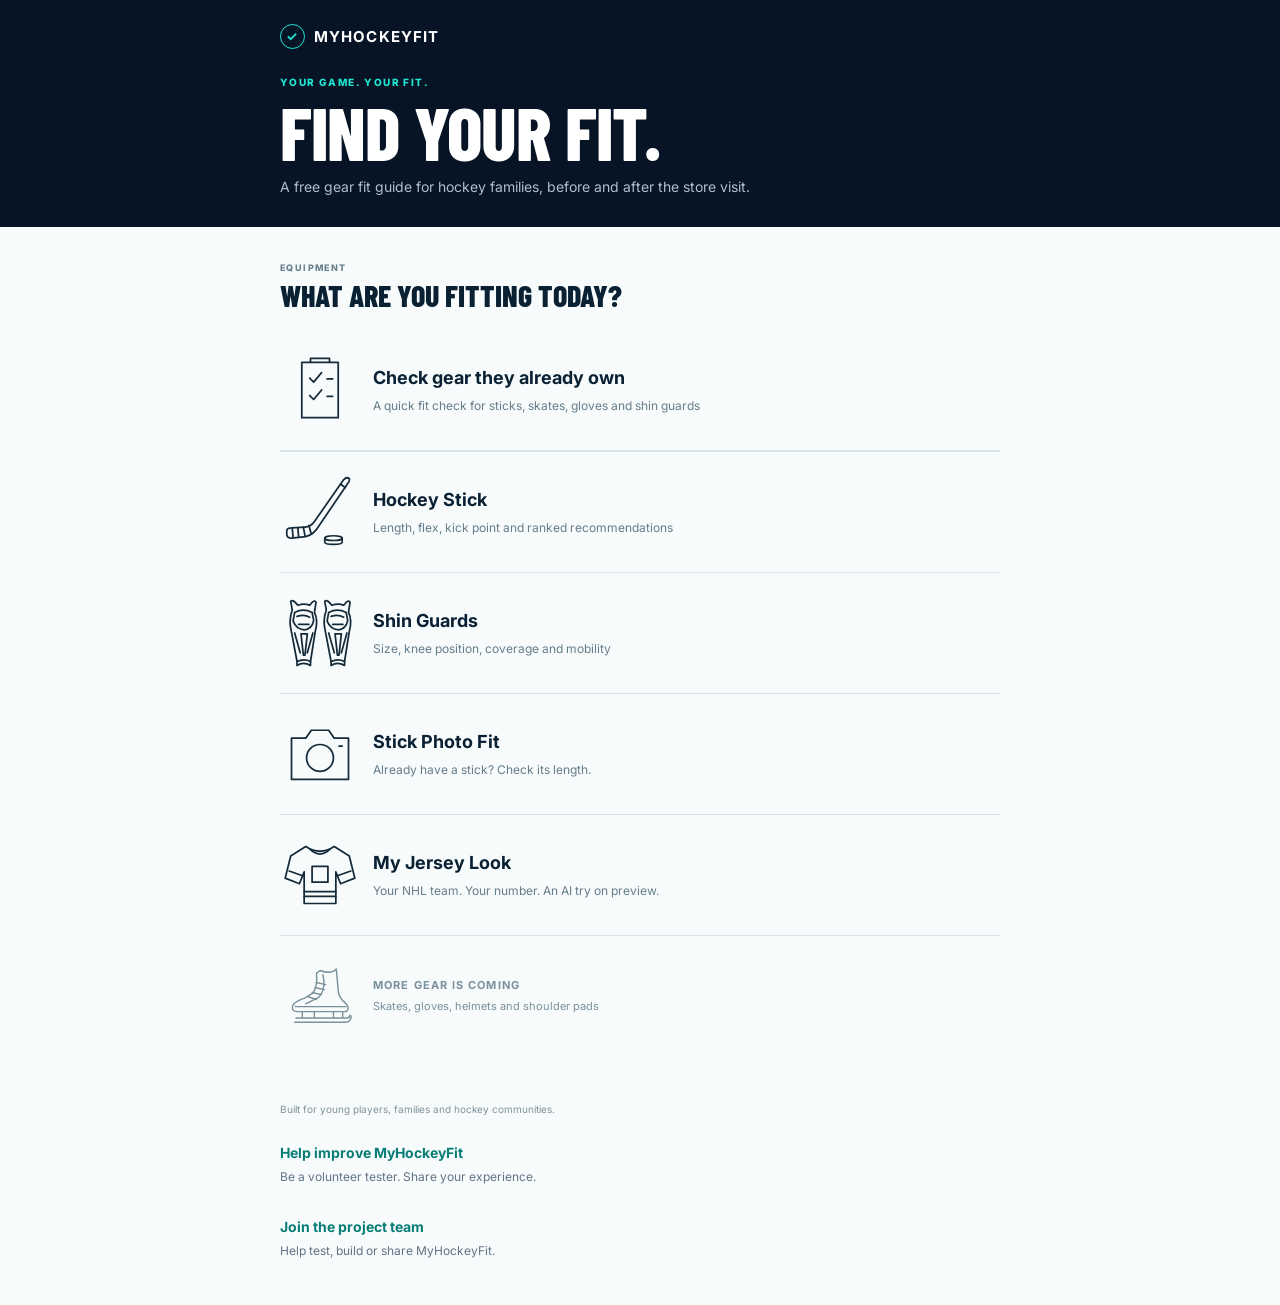
==== commit 4da748fc: "Add My Jersey Look with NHL team jerseys, custom numbers and AI try on" ====
--- a/index.html
+++ b/index.html
@@ -54,6 +54,10 @@
         <span class="equipment-copy"><b>Stick Photo Fit</b><small>Already have a stick? Check its length.</small></span>
         <span class="equipment-arrow" aria-hidden="true">→</span>
       </button>
+      <a class="equipment-row" href="/jersey-look.html">
+        <span class="equipment-icon" aria-hidden="true"><svg viewBox="0 0 96 96"><path d="m30 12-19 12-7 28 18 7 6-15v40h40V44l6 15 18-7-7-28-19-12q-18 12-36 0Z"/><path d="M35 15q13 13 26 0M28 69h40M28 75h40M9 43l17 6M70 49l17-6"/><path d="M38 37h20v20H38z"/></svg></span>
+        <span class="equipment-copy"><b>My Jersey Look</b><small>Your NHL team. Your number. An AI try on preview.</small></span>
+      </a>
       <div class="equipment-coming">
         <svg viewBox="0 0 96 96" aria-hidden="true"><path d="M48 12Q64 18 71 10L74 43Q75 51 84 58Q91 65 85 70H15Q6 68 10 61Q12 56 26 51L38 44Q45 34 43 16Z"/><path d="M52 18q5 20-6 32L28 59M43 29l13 3M41 36l13 3M37 43l13 3M31 49l12 4M13 63h72M23 71v8m17-8v8m27-8v8m13-8v8M14 79h72q4 0 4-4M12 85h72q8 0 8-9"/></svg>
         <span><b>More gear is coming</b><small>Skates, gloves, helmets and shoulder pads</small></span>
@@ -409,8 +413,8 @@
   </div>
   <script src="review-data.js?v=20260923-reviews1"></script>
   <script src="stick-prices.js?v=20260926-cad1"></script>
-  <script src="app.js?v=20260926-cad1"></script>
+  <script src="app.js?v=20260930-usage1"></script>
   <script src="shin-data.js?v=20260923-catalog4"></script>
-  <script src="shin-fit.js?v=20260923-catalog4"></script>
+  <script src="shin-fit.js?v=20260930-usage1"></script>
 </body>
 </html>
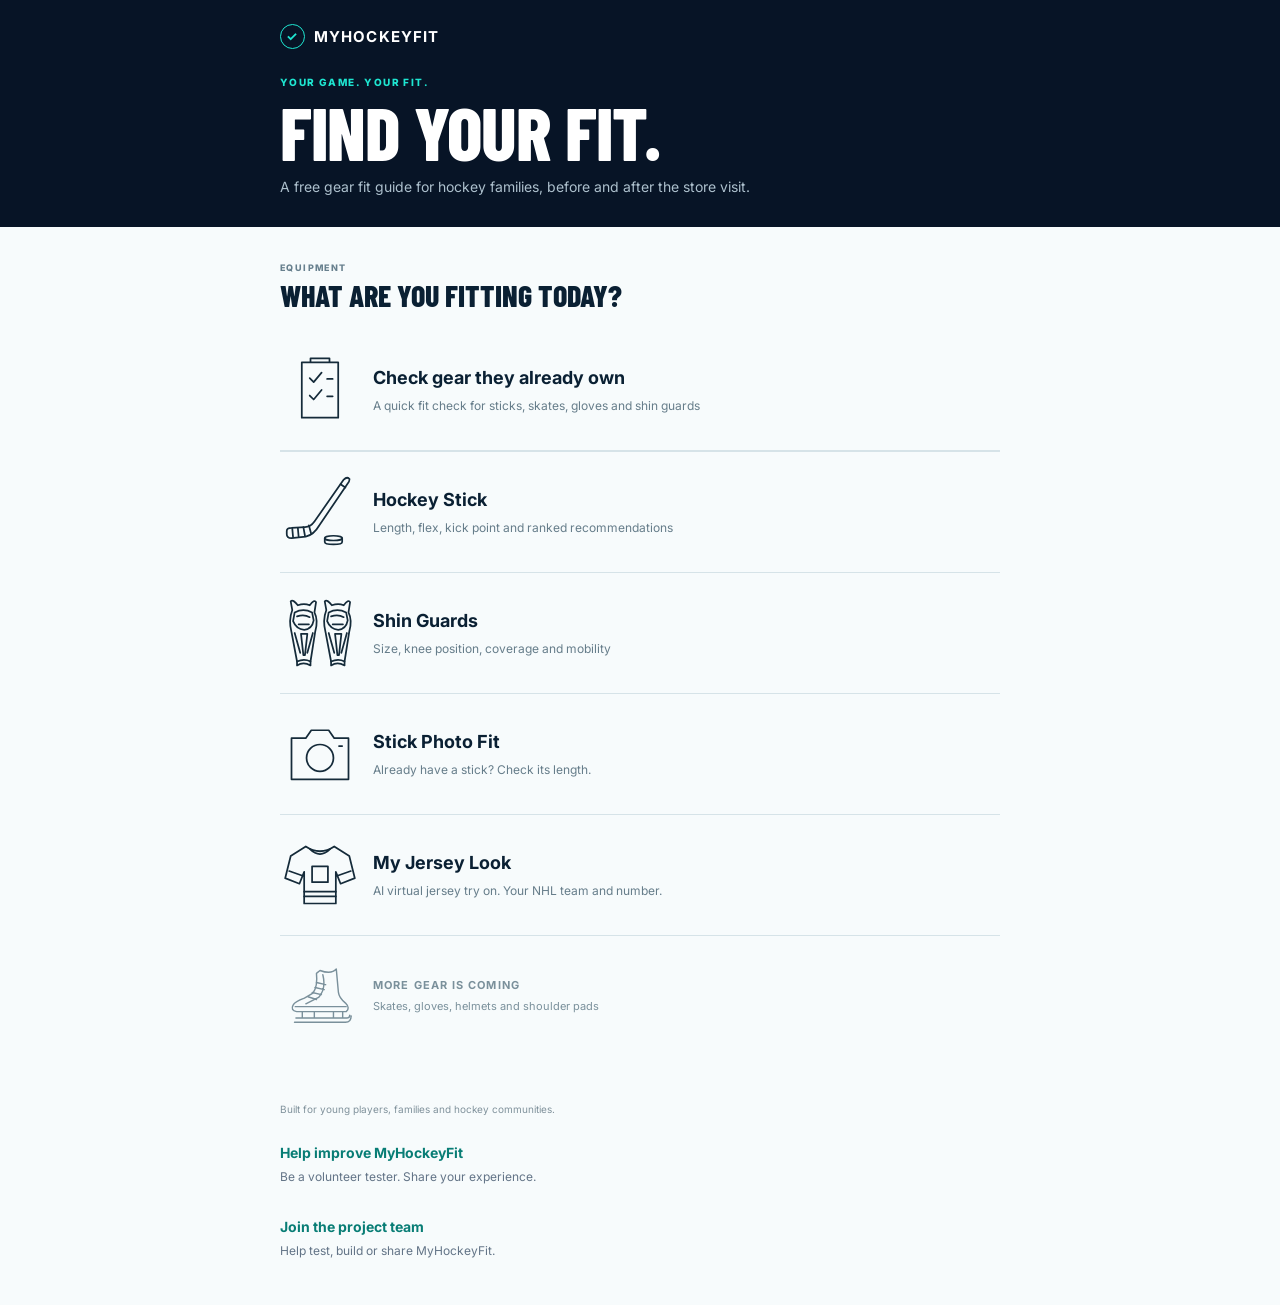
==== commit 69d598a8: "Improve My Jersey Look search discovery and add public sitemap" ====
--- a/index.html
+++ b/index.html
@@ -4,8 +4,9 @@
   <meta charset="utf-8">
   <meta name="viewport" content="width=device-width, initial-scale=1, viewport-fit=cover">
   <meta name="theme-color" content="#071426">
-  <meta name="description" content="MyHockeyFit helps hockey families find stick and shin guard sizes, explore options within budget and check the fit in store.">
-  <title>MyHockeyFit | Find your fit</title>
+  <meta name="description" content="Free hockey gear fit guides for families. Check sticks, skates, gloves and shin guards, or try NHL jerseys virtually with My Jersey Look.">
+  <title>MyHockeyFit | Hockey Gear Fit and AI Jersey Try On</title>
+  <link rel="canonical" href="https://myhockeyfit.com/">
   <link rel="preconnect" href="https://fonts.googleapis.com">
   <link rel="preconnect" href="https://fonts.gstatic.com" crossorigin>
   <link href="https://fonts.googleapis.com/css2?family=Barlow+Condensed:wght@600;700;800&family=Inter:wght@400;500;600;700&display=swap" rel="stylesheet">
@@ -54,9 +55,9 @@
         <span class="equipment-copy"><b>Stick Photo Fit</b><small>Already have a stick? Check its length.</small></span>
         <span class="equipment-arrow" aria-hidden="true">→</span>
       </button>
-      <a class="equipment-row" href="/jersey-look.html">
+      <a class="equipment-row" href="/jersey-look">
         <span class="equipment-icon" aria-hidden="true"><svg viewBox="0 0 96 96"><path d="m30 12-19 12-7 28 18 7 6-15v40h40V44l6 15 18-7-7-28-19-12q-18 12-36 0Z"/><path d="M35 15q13 13 26 0M28 69h40M28 75h40M9 43l17 6M70 49l17-6"/><path d="M38 37h20v20H38z"/></svg></span>
-        <span class="equipment-copy"><b>My Jersey Look</b><small>Your NHL team. Your number. An AI try on preview.</small></span>
+        <span class="equipment-copy"><b>My Jersey Look</b><small>AI virtual jersey try on. Your NHL team and number.</small></span>
       </a>
       <div class="equipment-coming">
         <svg viewBox="0 0 96 96" aria-hidden="true"><path d="M48 12Q64 18 71 10L74 43Q75 51 84 58Q91 65 85 70H15Q6 68 10 61Q12 56 26 51L38 44Q45 34 43 16Z"/><path d="M52 18q5 20-6 32L28 59M43 29l13 3M41 36l13 3M37 43l13 3M31 49l12 4M13 63h72M23 71v8m17-8v8m27-8v8m13-8v8M14 79h72q4 0 4-4M12 85h72q8 0 8-9"/></svg>
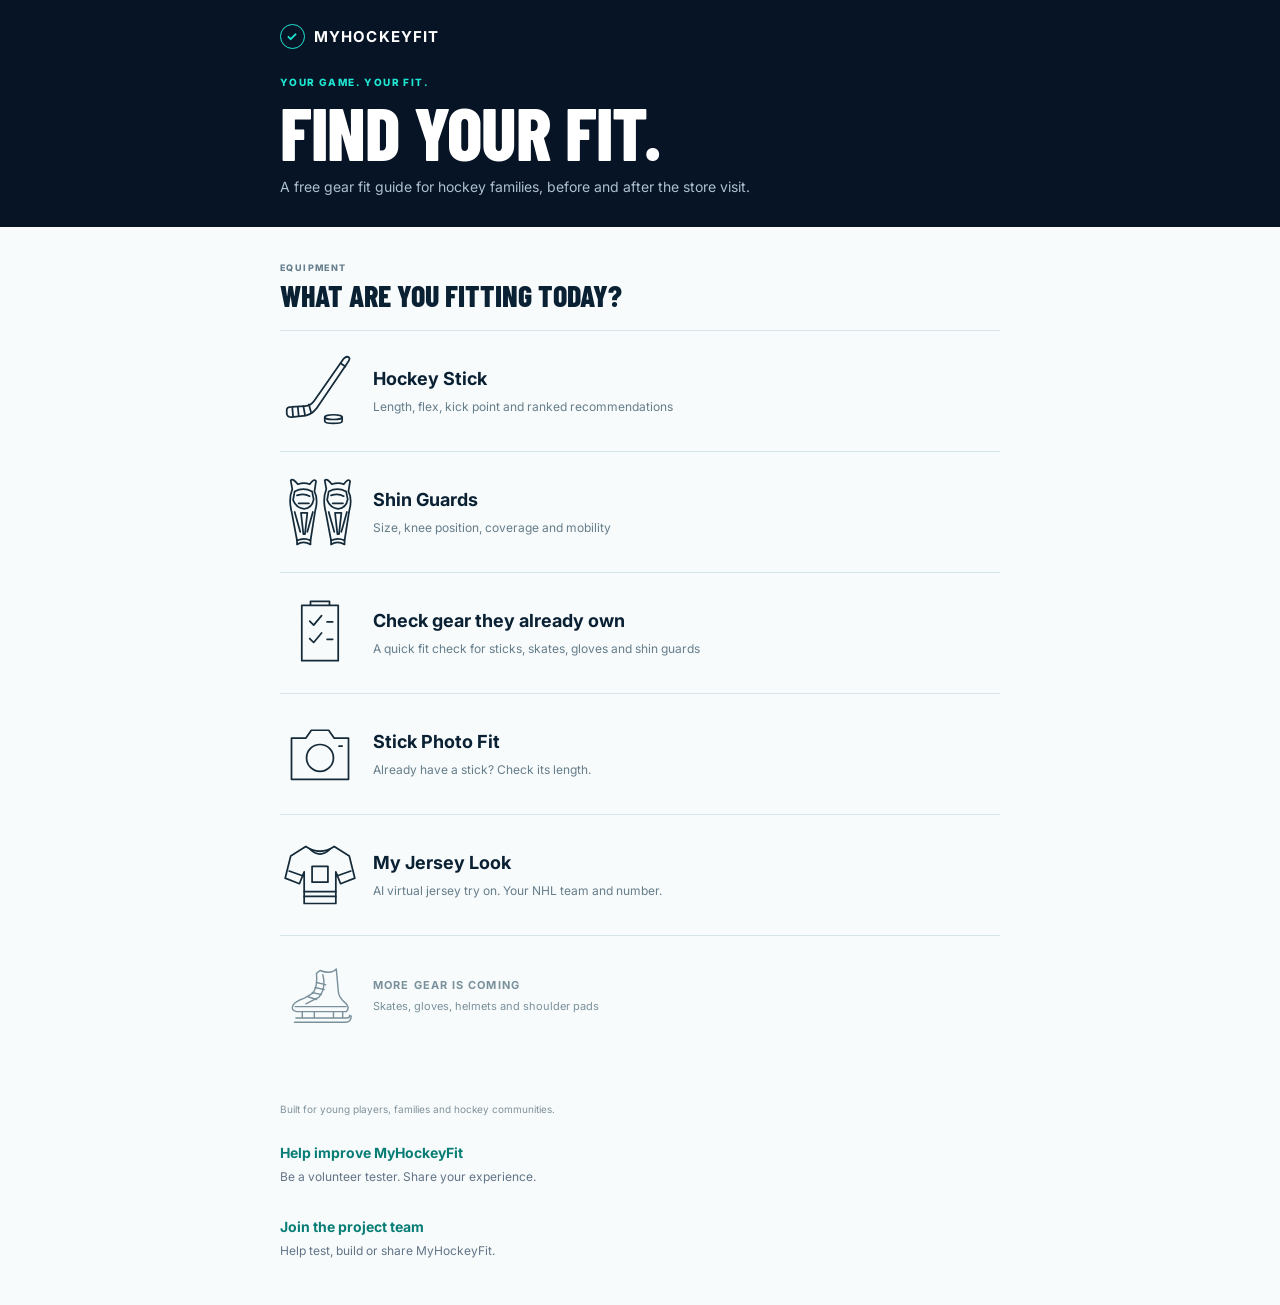
==== commit f720f17f: "Reorder homepage equipment choices" ====
--- a/index.html
+++ b/index.html
@@ -29,11 +29,6 @@
     <div class="equipment-home-body" id="equipmentChoices">
       <p class="equipment-kicker">Equipment</p>
       <h2>What are you fitting today?</h2>
-      <a class="equipment-row" href="/gear-check.html">
-        <span class="equipment-icon gear-check-icon" aria-hidden="true"><svg viewBox="0 0 96 96"><path d="M25 13h46v70H25zM36 13v-5h24v5M35 33l5 5 10-12M35 55l5 5 10-12M57 34h7M57 56h7"/></svg></span>
-        <span class="equipment-copy"><b>Check gear they already own</b><small>A quick fit check for sticks, skates, gloves and shin guards</small></span>
-        <span class="equipment-arrow" aria-hidden="true">→</span>
-      </a>
       <div class="equipment-list">
         <button class="equipment-row" type="button" id="openStickFinder">
           <span class="equipment-icon" aria-hidden="true">
@@ -50,6 +45,11 @@
           <span class="equipment-arrow" aria-hidden="true">→</span>
         </button>
       </div>
+      <a class="equipment-row" href="/gear-check.html">
+        <span class="equipment-icon gear-check-icon" aria-hidden="true"><svg viewBox="0 0 96 96"><path d="M25 13h46v70H25zM36 13v-5h24v5M35 33l5 5 10-12M35 55l5 5 10-12M57 34h7M57 56h7"/></svg></span>
+        <span class="equipment-copy"><b>Check gear they already own</b><small>A quick fit check for sticks, skates, gloves and shin guards</small></span>
+        <span class="equipment-arrow" aria-hidden="true">→</span>
+      </a>
       <button class="equipment-row" type="button" id="homePhotoFit">
         <span class="equipment-icon" aria-hidden="true"><svg viewBox="0 0 96 96"><path d="M12 28h18l7-10h22l7 10h18v52H12Z"/><circle cx="48" cy="53" r="17"/><path d="M72 38h4"/></svg></span>
         <span class="equipment-copy"><b>Stick Photo Fit</b><small>Already have a stick? Check its length.</small></span>
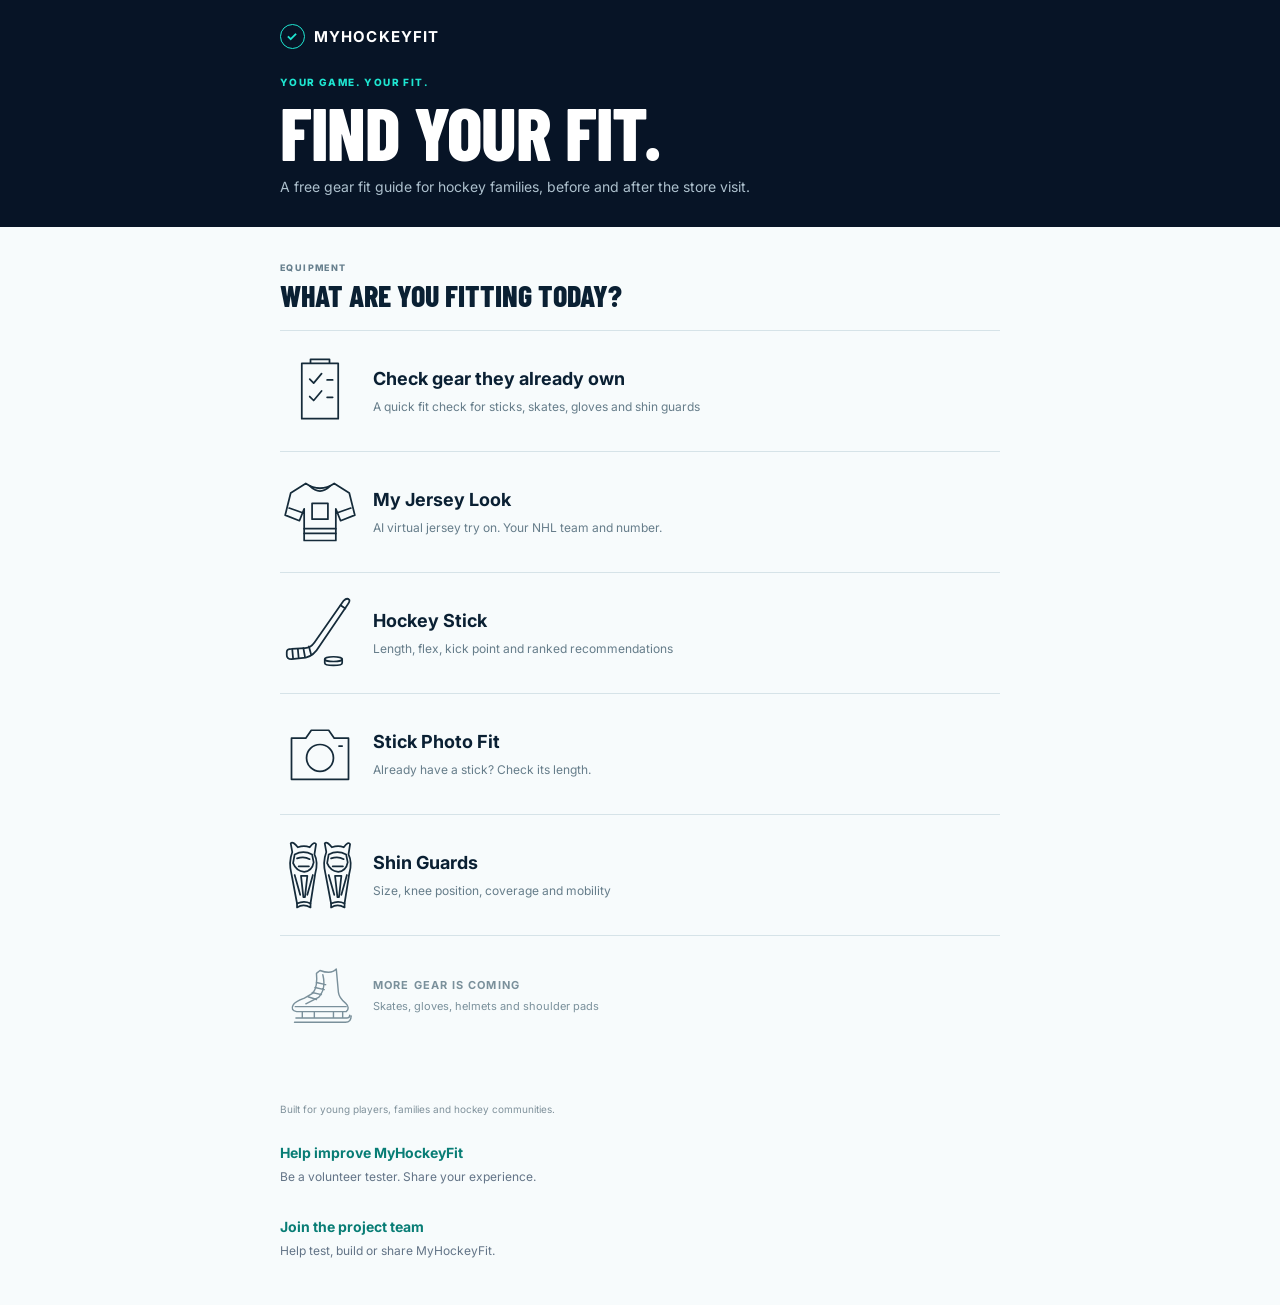
==== commit 33bef82c: "Order homepage as gear check, jersey, stick, photo fit and shin guards" ====
--- a/index.html
+++ b/index.html
@@ -30,6 +30,15 @@
       <p class="equipment-kicker">Equipment</p>
       <h2>What are you fitting today?</h2>
       <div class="equipment-list">
+        <a class="equipment-row" href="/gear-check.html">
+        <span class="equipment-icon gear-check-icon" aria-hidden="true"><svg viewBox="0 0 96 96"><path d="M25 13h46v70H25zM36 13v-5h24v5M35 33l5 5 10-12M35 55l5 5 10-12M57 34h7M57 56h7"/></svg></span>
+        <span class="equipment-copy"><b>Check gear they already own</b><small>A quick fit check for sticks, skates, gloves and shin guards</small></span>
+        <span class="equipment-arrow" aria-hidden="true">→</span>
+      </a>
+        <a class="equipment-row" href="/jersey-look">
+        <span class="equipment-icon" aria-hidden="true"><svg viewBox="0 0 96 96"><path d="m30 12-19 12-7 28 18 7 6-15v40h40V44l6 15 18-7-7-28-19-12q-18 12-36 0Z"/><path d="M35 15q13 13 26 0M28 69h40M28 75h40M9 43l17 6M70 49l17-6"/><path d="M38 37h20v20H38z"/></svg></span>
+        <span class="equipment-copy"><b>My Jersey Look</b><small>AI virtual jersey try on. Your NHL team and number.</small></span>
+      </a>
         <button class="equipment-row" type="button" id="openStickFinder">
           <span class="equipment-icon" aria-hidden="true">
             <svg viewBox="0 0 96 96"><path d="M78 7Q82 3 85 6Q86 8 83 12L47 65Q40 77 30 79L12 81Q6 81 6 76V72Q6 68 12 68L29 67Q36 67 41 60Z"/><path d="m13 69 1 11m6-12 1 11m6-12 2 11m5-13 3 11M74 13l6 4"/><ellipse cx="65" cy="81" rx="11" ry="3"/><path d="M54 81v5c0 4 22 4 22 0v-5"/></svg>
@@ -37,6 +46,11 @@
           <span class="equipment-copy"><b>Hockey Stick</b><small>Length, flex, kick point and ranked recommendations</small></span>
           <span class="equipment-arrow" aria-hidden="true">→</span>
         </button>
+        <button class="equipment-row" type="button" id="homePhotoFit">
+        <span class="equipment-icon" aria-hidden="true"><svg viewBox="0 0 96 96"><path d="M12 28h18l7-10h22l7 10h18v52H12Z"/><circle cx="48" cy="53" r="17"/><path d="M72 38h4"/></svg></span>
+        <span class="equipment-copy"><b>Stick Photo Fit</b><small>Already have a stick? Check its length.</small></span>
+        <span class="equipment-arrow" aria-hidden="true">→</span>
+      </button>
         <button class="equipment-row" type="button" id="openShinGuards">
           <span class="equipment-icon" aria-hidden="true">
             <svg viewBox="0 0 96 96"><g id="shin-pad-outline"><path d="M13 19 11 8Q14 5 20 13Q28 10 35 13Q41 5 43 9L41 22Q46 32 42 46L36 84Q28 80 19 84L12 47Q8 32 13 19Z"/><path d="M16 22Q27 16 38 22L40 32Q38 43 28 44Q18 43 14 33Z"/><path d="M19 27Q28 24 35 28M21 37h13M16 48l7 25M39 48l-7 25M24 49h8l-3 27h-2ZM19 84v5q8-5 17 0v-5"/></g><use href="#shin-pad-outline" transform="translate(43 0)"/></svg>
@@ -45,20 +59,6 @@
           <span class="equipment-arrow" aria-hidden="true">→</span>
         </button>
       </div>
-      <a class="equipment-row" href="/gear-check.html">
-        <span class="equipment-icon gear-check-icon" aria-hidden="true"><svg viewBox="0 0 96 96"><path d="M25 13h46v70H25zM36 13v-5h24v5M35 33l5 5 10-12M35 55l5 5 10-12M57 34h7M57 56h7"/></svg></span>
-        <span class="equipment-copy"><b>Check gear they already own</b><small>A quick fit check for sticks, skates, gloves and shin guards</small></span>
-        <span class="equipment-arrow" aria-hidden="true">→</span>
-      </a>
-      <button class="equipment-row" type="button" id="homePhotoFit">
-        <span class="equipment-icon" aria-hidden="true"><svg viewBox="0 0 96 96"><path d="M12 28h18l7-10h22l7 10h18v52H12Z"/><circle cx="48" cy="53" r="17"/><path d="M72 38h4"/></svg></span>
-        <span class="equipment-copy"><b>Stick Photo Fit</b><small>Already have a stick? Check its length.</small></span>
-        <span class="equipment-arrow" aria-hidden="true">→</span>
-      </button>
-      <a class="equipment-row" href="/jersey-look">
-        <span class="equipment-icon" aria-hidden="true"><svg viewBox="0 0 96 96"><path d="m30 12-19 12-7 28 18 7 6-15v40h40V44l6 15 18-7-7-28-19-12q-18 12-36 0Z"/><path d="M35 15q13 13 26 0M28 69h40M28 75h40M9 43l17 6M70 49l17-6"/><path d="M38 37h20v20H38z"/></svg></span>
-        <span class="equipment-copy"><b>My Jersey Look</b><small>AI virtual jersey try on. Your NHL team and number.</small></span>
-      </a>
       <div class="equipment-coming">
         <svg viewBox="0 0 96 96" aria-hidden="true"><path d="M48 12Q64 18 71 10L74 43Q75 51 84 58Q91 65 85 70H15Q6 68 10 61Q12 56 26 51L38 44Q45 34 43 16Z"/><path d="M52 18q5 20-6 32L28 59M43 29l13 3M41 36l13 3M37 43l13 3M31 49l12 4M13 63h72M23 71v8m17-8v8m27-8v8m13-8v8M14 79h72q4 0 4-4M12 85h72q8 0 8-9"/></svg>
         <span><b>More gear is coming</b><small>Skates, gloves, helmets and shoulder pads</small></span>
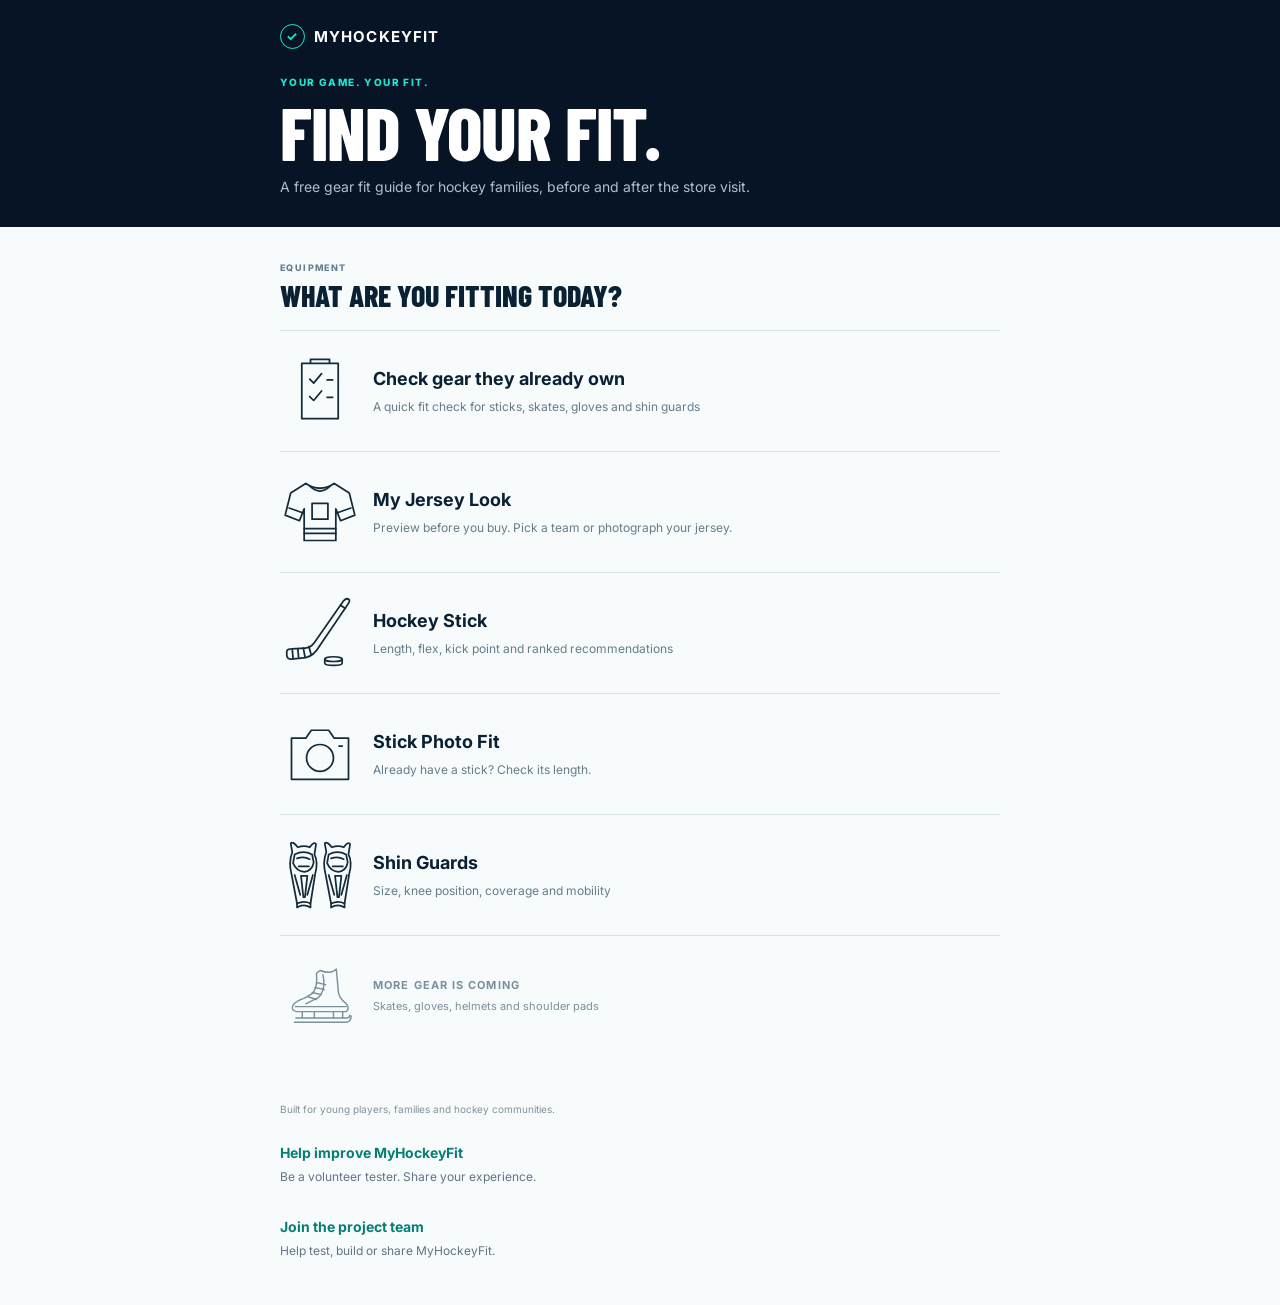
==== commit 30fb94db: "Add standalone jersey photo capture for virtual try on before shopping" ====
--- a/index.html
+++ b/index.html
@@ -37,7 +37,7 @@
       </a>
         <a class="equipment-row" href="/jersey-look">
         <span class="equipment-icon" aria-hidden="true"><svg viewBox="0 0 96 96"><path d="m30 12-19 12-7 28 18 7 6-15v40h40V44l6 15 18-7-7-28-19-12q-18 12-36 0Z"/><path d="M35 15q13 13 26 0M28 69h40M28 75h40M9 43l17 6M70 49l17-6"/><path d="M38 37h20v20H38z"/></svg></span>
-        <span class="equipment-copy"><b>My Jersey Look</b><small>AI virtual jersey try on. Your NHL team and number.</small></span>
+        <span class="equipment-copy"><b>My Jersey Look</b><small>Preview before you buy. Pick a team or photograph your jersey.</small></span>
       </a>
         <button class="equipment-row" type="button" id="openStickFinder">
           <span class="equipment-icon" aria-hidden="true">
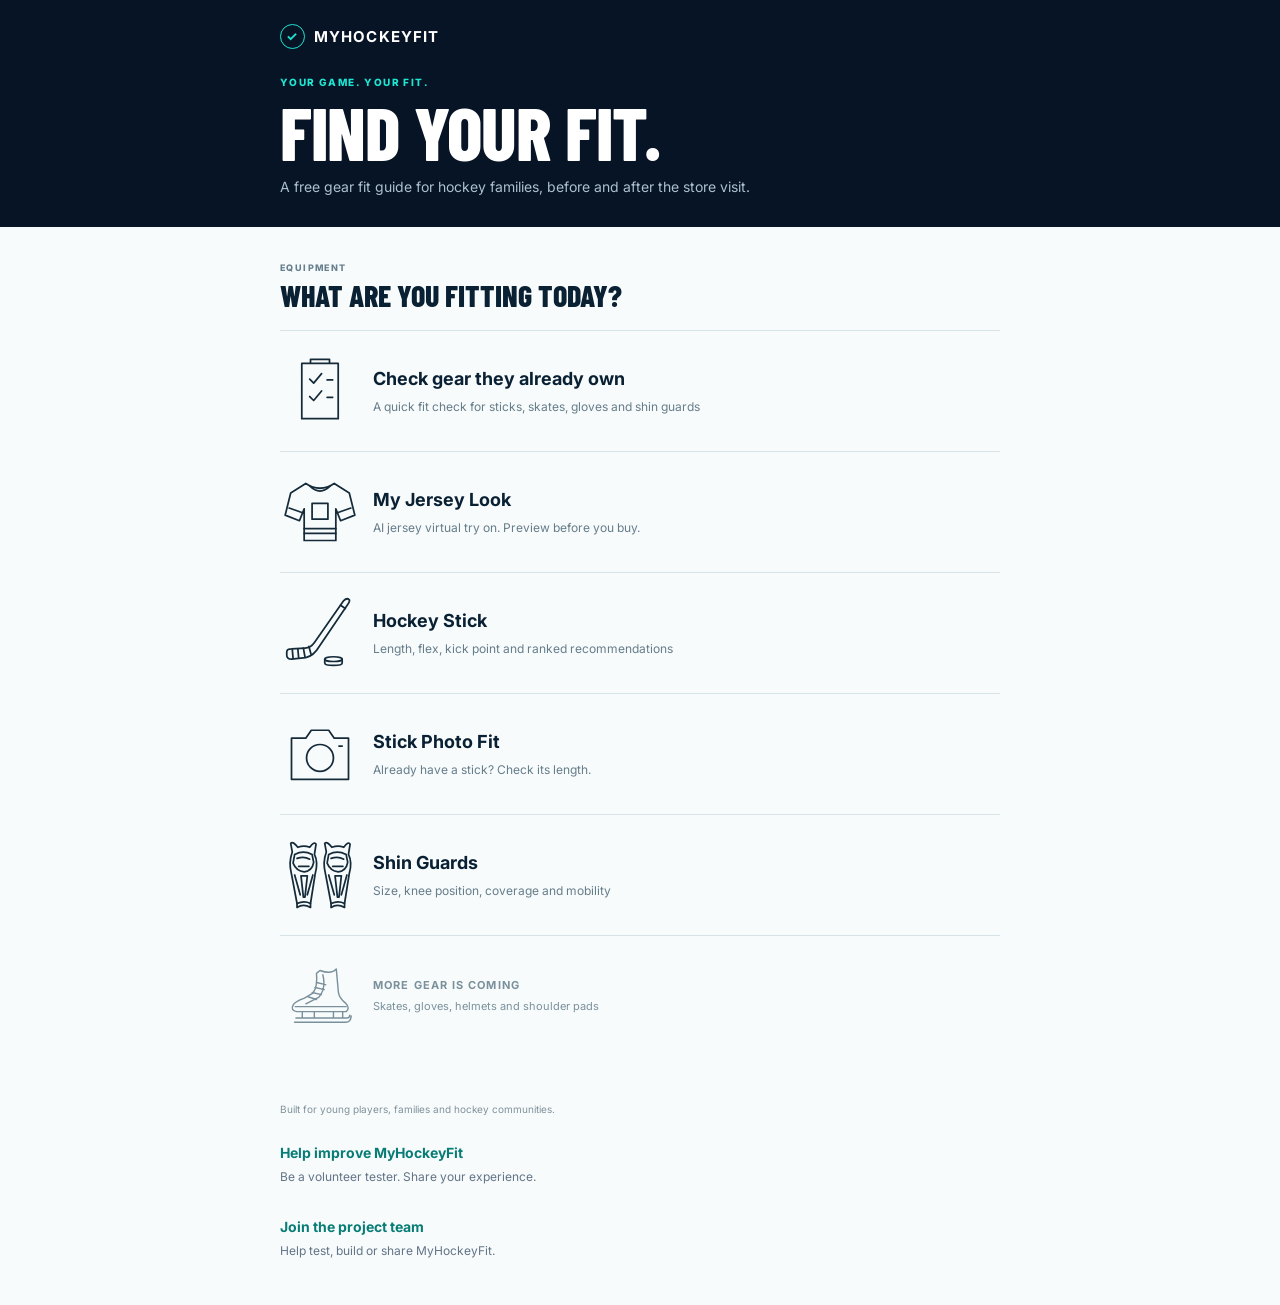
==== commit c2d9b05f: "Improve public jersey virtual try on descriptions and search metadata" ====
--- a/index.html
+++ b/index.html
@@ -37,7 +37,7 @@
       </a>
         <a class="equipment-row" href="/jersey-look">
         <span class="equipment-icon" aria-hidden="true"><svg viewBox="0 0 96 96"><path d="m30 12-19 12-7 28 18 7 6-15v40h40V44l6 15 18-7-7-28-19-12q-18 12-36 0Z"/><path d="M35 15q13 13 26 0M28 69h40M28 75h40M9 43l17 6M70 49l17-6"/><path d="M38 37h20v20H38z"/></svg></span>
-        <span class="equipment-copy"><b>My Jersey Look</b><small>Preview before you buy. Pick a team or photograph your jersey.</small></span>
+        <span class="equipment-copy"><b>My Jersey Look</b><small>AI jersey virtual try on. Preview before you buy.</small></span>
       </a>
         <button class="equipment-row" type="button" id="openStickFinder">
           <span class="equipment-icon" aria-hidden="true">
